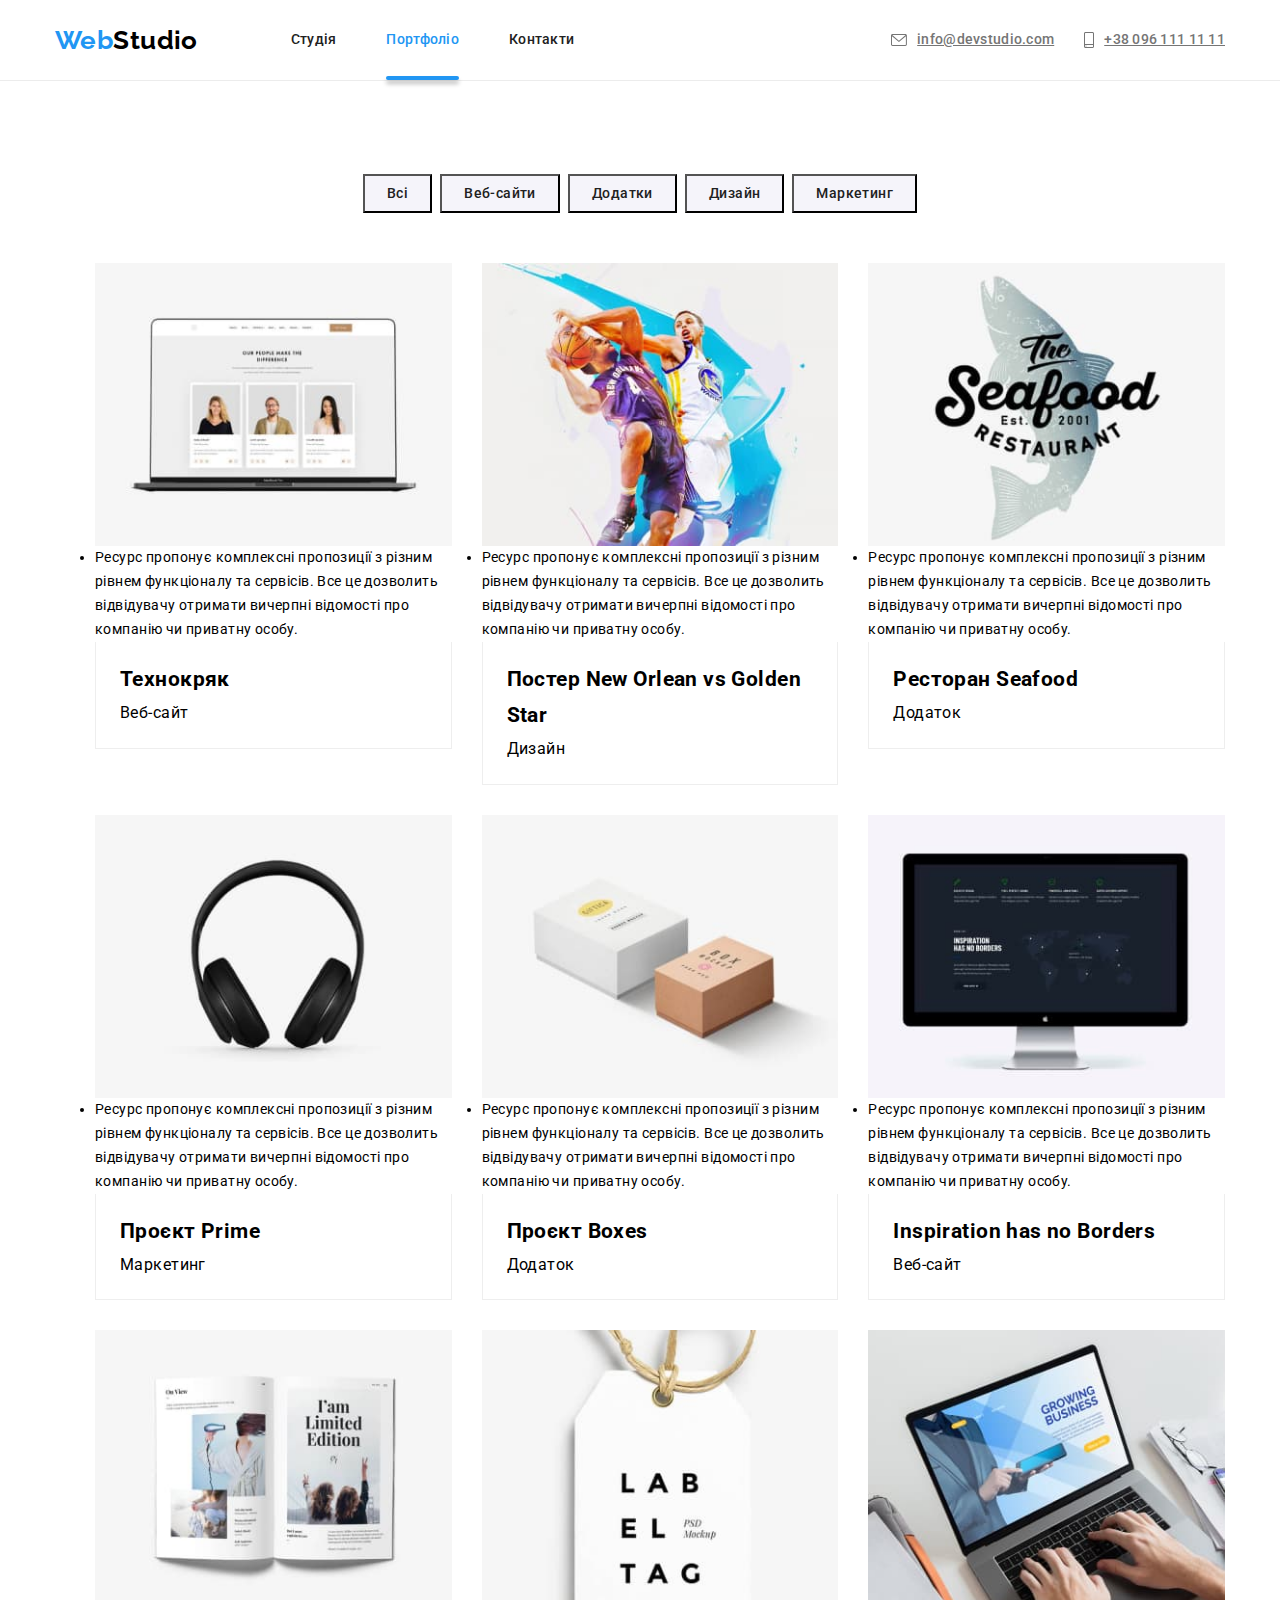
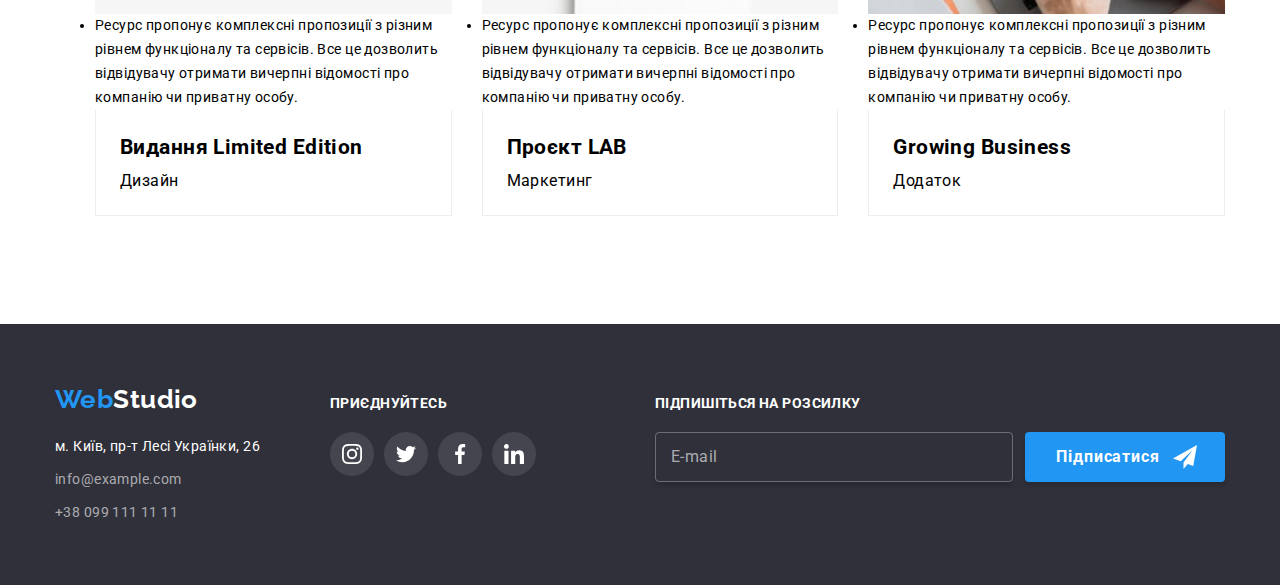
==== portfolio.html @ 1b7e0873 "portfolio basic murkup" ====
<!DOCTYPE html>
<html lang="uk-UA">
  <head>
    <meta charset="UTF-8" />
    <meta http-equiv="X-UA-Compatible" content="IE=edge" />
    <meta name="ВебСтудія" content="Послуги розробки сайтів. " />
    <title>Webstudio</title>
    <link rel="preconnect" href="https://fonts.googleapis.com" />
    <link rel="preconnect" href="https://fonts.gstatic.com" crossorigin />
    <link
      href="https://fonts.googleapis.com/css2?family=Raleway:wght@700&family=Roboto:wght@400;500;700;900&display=swap"
      rel="stylesheet"
    />
    <link rel="stylesheet" href="./css/main.min.css" />
  </head>

  <body>
    <!-------------------- header -------------------->
    <header class="page-header">
      <div class="page-header__container">
        <nav class="page-header_nav">
          <a href="./index.html" lang="en" class="logo"
            >Web<span class="logo--black">Studio</span></a
          >
          <ul class="page-header__list">
            <li class="page-header__item">
              <a href="./index.html" class="page-header__link ">Студія</a>
            </li>
            <li class="page-header__item">
              <a href="./portfolio.html" class="page-header__link page-header__link--current">Портфоліо</a>
            </li>
            <li class="page-header__item"><a href="" class="page-header__link">Контакти</a></li>
          </ul>
        </nav>
        <ul class="contacts">
          <li class="contacts__item">
            <a href="mailto:info@devstudio.com" class="contacts__link">
              <svg width="16px" height="12px" class="contacts__icon--envelope">
                <use href="./images/icons.svg#icon-envelope"></use>
              </svg>
              info@devstudio.com</a
            >
          </li>
          <li class="contacts__item">
            <a href="tel:+380961111111" class="contacts__link">
              <svg width="10px" height="16px" class="contacts__icon--smartphone">
                <use href="./images/icons.svg#icon-smartphone"></use>
              </svg>
              +38 096 111 11 11</a
            >
          </li>
        </ul>
      </div>
    </header>
    <main>

    <main>
      <section class="work-examples">
        <div class="work-examples__section">
          <h1 class="work-examples__title">Приклади робіт</h1>

          <ul class="work-examples__list">
            <li class="work-examples__filter"><button type="button" class="button__filter">Всі</button></li>
            <li class="work-examples__filter"><button type="button" class="button__filter">Веб-сайти</button></li>
            <li class="work-examples__filter"><button type="button" class="button__filter">Додатки</button></li>
            <li class="work-examples__filter"><button type="button" class="button__filter">Дизайн</button></li>
            <li class="work-examples__filter"><button type="button" class="button__filter">Маркетинг</button></li>
          </ul>

          <ul class="example-card">
            <li class="example-card__item">
              <a href="" class="example-card__link">
                <div class="example-card__img">
                  <img
                    src="./images/portfolio/technokriak.jpg"
                    alt="Зовнішній вигляд сторінки сайту"
                  />
                  <div class="example-card__overlay">
                    <p class="example-card__text">
                      Ресурс пропонує комплексні пропозиції з різним рівнем функціоналу та сервісів.
                      Все це дозволить відвідувачу отримати вичерпні відомості про компанію чи
                      приватну особу.
                    </p>
                  </div>
                </div>
                <div class="example-card__content">
                  <h2 class="example-card__title">Технокряк</h2>
                  <p class="example-card__filter">Веб-сайт</p>
                </div>
              </a>
            </li>

            <li class="example-card__item">
              <a href="" class="example-card__link">
                <div class="example-card__img">
                  <img
                    src="./images/portfolio/poster.jpg"
                    alt="Постер з двома баскетболістами"
                    width="370"
                    height="294"
                  />
                  <div class="example-card__overlay">
                    <p class="example-card__text">
                      Ресурс пропонує комплексні пропозиції з різним рівнем функціоналу та сервісів.
                      Все це дозволить відвідувачу отримати вичерпні відомості про компанію чи
                      приватну особу.
                    </p>
                  </div>
                </div>
                <div class="example-card__content">
                  <h2 class="example-card__title">Постер <span lang="en">New Orlean vs Golden Star</span></h2>
                  <p class="example-card__filter">Дизайн</p>
                </div>
              </a>
            </li>

            <li class="example-card__item">
              <a href="" class="example-card__link">
                <div class="example-card__img">
                  <img
                    src="./images/portfolio/seafood.jpg"
                    alt="Логотип з зображенням риби"
                    width="370"
                    height="294"
                  />
                  <div class="example-card__overlay">
                    <p class="example-card__text">
                      Ресурс пропонує комплексні пропозиції з різним рівнем функціоналу та сервісів.
                      Все це дозволить відвідувачу отримати вичерпні відомості про компанію чи
                      приватну особу.
                    </p>
                  </div>
                </div>
                <div class="example-card__content">
                  <h2 class="example-card__title">Ресторан <span lang="en">Seafood</span></h2>
                  <p class="example-card__filter">Додаток</p>
                </div>
              </a>
            </li>

            <li class="example-card__item">
              <a href="" class="example-card__link">
                <div class="example-card__img">
                  <img
                    src="./images/portfolio/prime.jpg"
                    alt="Навушники повнорозмірні"
                    width="370"
                    height="294"
                  />
                  <div class="example-card__overlay">
                    <p class="example-card__text">
                      Ресурс пропонує комплексні пропозиції з різним рівнем функціоналу та сервісів.
                      Все це дозволить відвідувачу отримати вичерпні відомості про компанію чи
                      приватну особу.
                    </p>
                  </div>
                </div>
                <div class="example-card__content">
                  <h2 class="example-card__title">Проєкт <span lang="en">Prime</span></h2>
                  <p class="example-card__filter">Маркетинг</p>
                </div>
              </a>
            </li>

            <li class="example-card__item">
              <a href="" class="example-card__link">
                <div class="example-card__img">
                  <img
                    src="./images/portfolio/boxes.jpg"
                    alt="Дві коробки"
                    width="370"
                    height="294"
                  />
                  <div class="example-card__overlay">
                    <p class="example-card__text">
                      Ресурс пропонує комплексні пропозиції з різним рівнем функціоналу та сервісів.
                      Все це дозволить відвідувачу отримати вичерпні відомості про компанію чи
                      приватну особу.
                    </p>
                  </div>
                </div>
                <div class="example-card__content">
                  <h2 class="example-card__title">Проєкт <span lang="en">Boxes</span></h2>
                  <p class="example-card__filter">Додаток</p>
                </div>
              </a>
            </li>

            <li class="example-card__item">
              <a href="" class="example-card__link">
                <div class="example-card__img">
                  <img
                    src="./images/portfolio/inspiration.jpg"
                    alt="Екран з зображенням сторінки сайту"
                    width="370"
                    height="294"
                  />
                <div class="example-card__overlay">
                    <p class="example-card__text">
                      Ресурс пропонує комплексні пропозиції з різним рівнем функціоналу та сервісів.
                      Все це дозволить відвідувачу отримати вичерпні відомості про компанію чи
                      приватну особу.
                    </p>
                  </div>
                </div>
                <div class="example-card__content">
                  <h2 lang="en" class="example-card__title">Inspiration has no Borders</h2>
                  <p class="example-card__filter">Веб-сайт</p>
                </div>
              </a>
            </li>

            <li class="example-card__item">
              <a href="" class="example-card__link">
                <div class="example-card__img">
                  <img
                    src="./images/portfolio/limitededition.jpg"
                    alt="Розгорнута книга"
                    width="370"
                    height="294"
                  />
                  <div class="example-card__overlay">
                    <p class="example-card__text">
                      Ресурс пропонує комплексні пропозиції з різним рівнем функціоналу та сервісів.
                      Все це дозволить відвідувачу отримати вичерпні відомості про компанію чи
                      приватну особу.
                    </p>
                  </div>
                </div>
                <div class="example-card__content">
                  <h2 class="example-card__title">Видання <span lang="en">Limited Edition</span></h2>
                  <p class="example-card__filter">Дизайн</p>
                </div>
              </a>
            </li>

            <li class="example-card__item">
              <a href="" class="example-card__link">
                <div class="example-card__img">
                  <img
                    src="./images/portfolio/lab.jpg"
                    alt="Паперовий тег з написом"
                    width="370"
                    height="294"
                  />
                  <div class="example-card__overlay">
                    <p class="example-card__text">
                      Ресурс пропонує комплексні пропозиції з різним рівнем функціоналу та сервісів.
                      Все це дозволить відвідувачу отримати вичерпні відомості про компанію чи
                      приватну особу.
                    </p>
                  </div>
                </div>
                <div class="example-card__content">
                  <h2 class="example-card__title">Проєкт <span lang="en">LAB</span></h2>
                  <p class="example-card__filter">Маркетинг</p>
                </div>
              </a>
            </li>

            <li class="example-card__item">
              <a href="" class="example-card__link">
                <div class="example-card__img">
                  <img
                    src="./images/portfolio/growingbusiness.jpg"
                    alt="Працюючи за ноутбуком"
                    width="370"
                    height="294"
                  />
                  <div class="example-card__overlay">
                    <p class="example-card__text">
                      Ресурс пропонує комплексні пропозиції з різним рівнем функціоналу та сервісів.
                      Все це дозволить відвідувачу отримати вичерпні відомості про компанію чи
                      приватну особу.
                    </p>
                  </div>
                </div>
                <div class="example-card__content">
                  <h2 lang="en" class="example-card__title">Growing Business</h2>
                  <p class="example-card__filter">Додаток</p>
                </div>
              </a>
            </li>
          </ul>
        </div>
      </section>
    </main>

        <!-- ----------------footer-------------- -->
    <footer class="page-footer">
      <div class="page-footer__container">
        <div>
          <a href="./index.html" lang="en" class="logo page-footer__logo"
            >Web<span class="logo--white">Studio</span></a
          >
          <address class="address">
            <ul class="address__list">
              <li class="address__item">
                <a
                  href="https://www.google.com/maps/d/embed?mid=10uSM3H-mIU3GznYo2szRIEphczw&hl=en_US&ehbc=2E312F"
                  target="_blank"
                  rel="noreferrer noopener nofollow"
                  class="address__link address__link--white"
                  >м. Київ, пр-т Лесі Українки, 26</a
                >
              </li>
              <li class="address__item">
                <a href="mailto:info@example.com" class="address__link">info@example.com</a>
              </li>
              <li class="address__item">
                <a href="tel:+380991111111" class="address__link">+38 099 111 11 11</a>
              </li>
            </ul>
          </address>
        </div>

        <div class="page-footer__join-us">
          <b class="page-footer__subtitle">Приєднуйтесь</b>
          <div class="social page-footer__social">
            <ul class="social__list">
              <li class="social__item page-footer__item">
                <a
                  href="https://instagram.com"
                  target="_blank"
                  rel="noreferrer noopener nofollow"
                  class="social__link social__link--white"
                >
                  <svg class="social__icon">
                    <use href="./images/icons.svg#icon-instagram"></use></svg
                ></a>
              </li>
              <li class="social__item">
                <a
                  href="https://twitter.com/"
                  target="_blank"
                  rel="noreferrer noopener nofollow"
                  class="social__link social__link--white"
                >
                  <svg class="social__icon">
                    <use href="./images/icons.svg#icon-twitter"></use></svg
                ></a>
              </li>
              <li class="social__item">
                <a
                  href="https://uk-ua.facebook.com"
                  target="_blank"
                  rel="noreferrer noopener nofollow"
                  class="social__link social__link--white"
                >
                  <svg class="social__icon">
                    <use href="./images/icons.svg#icon-facebook"></use>
                  </svg>
                </a>
              </li>
              <li class="social__item">
                <a
                  href="https://www.linkedin.com/"
                  target="_blank"
                  rel="noreferrer noopener nofollow"
                  class="social__link social__link--white"
                >
                  <svg class="social__icon ">
                    <use href="./images/icons.svg#icon-linkedin"></use>
                  </svg>
                </a>
              </li>
            </ul>
          </div>
        </div>
        <div class="page-footer__sign-up sign-up">
          <b class="page-footer__subtitle">Підпишіться на розсилку</b>

          <form class="sign-up__form" autocomplete="off">
            <div class="sign-up__field">
              <input
                class="sign-up__input"
                type="email"
                name="mail"
                id="user-email"
                placeholder=" "
              />
              <label for="user-email" class="sign-up__label">E-mail </label>
            </div>

            <button class="button sign-up__button" type="submit">
              Підписатися
              <svg width="24px" height="24px" class="sign-up__icon">
                <use href="./images/icons.svg#icon-send"></use>
              </svg>
            </button>
          </form>
        </div>
      </div>
    </footer>
  </body>
</html>
---- css/main.min.css ----
.work-examples__list,.clients__list,.team__list,.activities__list,.preferences__list,.social__list,.address__list,.social__item,.contacts,.page-header__list{padding:0;margin:0;list-style:none}.work-examples__section,.clients__section,.team__section,.activities__section,.preferences__section,.page-footer__container,.page-header__container{margin-left:auto;margin-right:auto;padding-left:15px;padding-right:15px;width:1200px}.work-examples__title,.preferences__title{position:absolute;width:1px;height:1px;margin:-1px;border:0;padding:0;white-space:nowrap;-webkit-clip-path:inset(100%);clip-path:inset(100%);clip:rect(0 0 0 0);overflow:hidden}.work-examples,.clients,.team,.activities,.preferences{padding-top:94px;padding-bottom:94px}.clients__title,.team__title,.activities__title{margin-bottom:50px;font-weight:700;font-size:36px;line-height:1.17;color:#212121;text-align:center}/*! modern-normalize v1.1.0 | MIT License | https://github.com/sindresorhus/modern-normalize */*,::before,::after{-webkit-box-sizing:border-box;box-sizing:border-box}html{line-height:1.15;-webkit-text-size-adjust:100%;-moz-tab-size:4;-o-tab-size:4;tab-size:4}body{margin:0;font-family:system-ui,-apple-system,"Segoe UI",Roboto,Helvetica,Arial,sans-serif,"Apple Color Emoji","Segoe UI Emoji"}hr{height:0;color:inherit}abbr[title]{-webkit-text-decoration:underline dotted;text-decoration:underline dotted}b,strong{font-weight:bolder}code,kbd,samp,pre{font-family:ui-monospace,SFMono-Regular,Consolas,"Liberation Mono",Menlo,monospace;font-size:1em}small{font-size:80%}sub,sup{font-size:75%;line-height:0;position:relative;vertical-align:baseline}sub{bottom:-0.25em}sup{top:-0.5em}table{text-indent:0;border-color:inherit}button,input,optgroup,select,textarea{font-family:inherit;font-size:100%;line-height:1.15;margin:0}button,select{text-transform:none}button,[type=button],[type=reset],[type=submit]{-webkit-appearance:button}::-moz-focus-inner{border-style:none;padding:0}:-moz-focusring{outline:1px dotted ButtonText}:-moz-ui-invalid{box-shadow:none}legend{padding:0}progress{vertical-align:baseline}::-webkit-inner-spin-button,::-webkit-outer-spin-button{height:auto}[type=search]{-webkit-appearance:textfield;outline-offset:-2px}::-webkit-search-decoration{-webkit-appearance:none}::-webkit-file-upload-button{-webkit-appearance:button;font:inherit}summary{display:list-item}body{font-family:Roboto,sans-serif;font-size:14px;line-height:1.71;letter-spacing:.03em;color:var(--primary-text-color);background-color:var(--bg-white-color);padding-top:80px}h1,h2,h3,h4,h5,h6,p{margin:0}.link{text-decoration:none}img{display:block;max-width:100%;height:auto}.logo{font-family:Raleway,sans-serif;font-weight:700;font-size:26px;line-height:1.19;color:#2196f3;text-decoration:none}.button{border-radius:4px;border:none;font-family:inherit;font-size:16px;cursor:pointer;background-color:#2196f3;font-weight:700;line-height:1.87;letter-spacing:.06em;color:#fff;-webkit-box-shadow:0px 4px 4px rgba(0,0,0,.15);box-shadow:0px 4px 4px rgba(0,0,0,.15);width:200px;height:50px;padding:10px 32px;-webkit-transition:color 250ms cubic-bezier(0.4, 0, 0.2, 1),background-color 250ms cubic-bezier(0.4, 0, 0.2, 1),-webkit-box-shadow 250ms cubic-bezier(0.4, 0, 0.2, 1);transition:color 250ms cubic-bezier(0.4, 0, 0.2, 1),background-color 250ms cubic-bezier(0.4, 0, 0.2, 1),-webkit-box-shadow 250ms cubic-bezier(0.4, 0, 0.2, 1);transition:color 250ms cubic-bezier(0.4, 0, 0.2, 1),background-color 250ms cubic-bezier(0.4, 0, 0.2, 1),box-shadow 250ms cubic-bezier(0.4, 0, 0.2, 1);transition:color 250ms cubic-bezier(0.4, 0, 0.2, 1),background-color 250ms cubic-bezier(0.4, 0, 0.2, 1),box-shadow 250ms cubic-bezier(0.4, 0, 0.2, 1),-webkit-box-shadow 250ms cubic-bezier(0.4, 0, 0.2, 1)}.button:hover,.button:focus{background-color:#188ce8;-webkit-box-shadow:0px 4px 4px rgba(0,0,0,.15);box-shadow:0px 4px 4px rgba(0,0,0,.15)}.page-header{border-bottom:1px solid #ececec;position:fixed;top:0;left:0;width:100%;background-color:#fff;z-index:1}.page-header_nav{display:-webkit-box;display:-ms-flexbox;display:flex;-webkit-box-align:center;-ms-flex-align:center;align-items:center}.page-header__list{display:-webkit-box;display:-ms-flexbox;display:flex;margin-left:93px}.page-header__item:not(:last-child){margin-right:50px}.page-header__container{display:-webkit-box;display:-ms-flexbox;display:flex}.page-header__link{text-decoration:none;-webkit-transition:color 250ms cubic-bezier(0.4, 0, 0.2, 1);transition:color 250ms cubic-bezier(0.4, 0, 0.2, 1);display:block;padding-top:32px;padding-bottom:32px;font-weight:500;line-height:1.14;letter-spacing:.02em;color:#212121}.page-header__link:hover,.page-header__link:focus{color:#2196f3}.page-header__link--current{color:#2196f3;position:relative}.page-header__link--current::after{content:"";display:block;position:absolute;left:0;bottom:0;width:100%;height:4px;background-color:#2196f3;-webkit-box-shadow:0px 4px 4px rgba(0,0,0,.25);box-shadow:0px 4px 4px rgba(0,0,0,.25);border-radius:2px}.logo--black{color:#000}.contacts{display:-webkit-box;display:-ms-flexbox;display:flex;margin-left:auto;gap:30px}.contacts__icon--envelope,.contacts__icon--smartphone{margin-right:10px;fill:currentColor}.contacts__link{-webkit-transition:color 250ms cubic-bezier(0.4, 0, 0.2, 1);transition:color 250ms cubic-bezier(0.4, 0, 0.2, 1);font-weight:500;line-height:1.14;letter-spacing:.02em;color:#757575;padding-top:32px;padding-bottom:32px;display:-webkit-box;display:-ms-flexbox;display:flex;-webkit-box-align:center;-ms-flex-align:center;align-items:center}.contacts__link:hover,.contacts__link:focus{color:#2196f3}.social__list{display:-webkit-box;display:-ms-flexbox;display:flex;-webkit-box-pack:center;-ms-flex-pack:center;justify-content:center;-webkit-box-align:center;-ms-flex-align:center;align-items:center;gap:10px}.social__icon{fill:currentColor;width:20px;height:20px}.social__link{-webkit-transition:color 250ms cubic-bezier(0.4, 0, 0.2, 1),background-color 250ms cubic-bezier(0.4, 0, 0.2, 1);transition:color 250ms cubic-bezier(0.4, 0, 0.2, 1),background-color 250ms cubic-bezier(0.4, 0, 0.2, 1);color:#afb1b8;text-decoration:none;display:-webkit-box;display:-ms-flexbox;display:flex;-webkit-box-pack:center;-ms-flex-pack:center;justify-content:center;-webkit-box-align:center;-ms-flex-align:center;align-items:center;width:44px;height:44px;border-radius:50%}.social__link:hover,.social__link:focus{color:#fff;background-color:#2196f3}.page-footer{padding-top:60px;padding-bottom:60px;background-color:#2f303a}.page-footer__container{display:-webkit-box;display:-ms-flexbox;display:flex}.page-footer__join-us{min-width:206px;min-height:80px;margin-top:12px;margin-left:70px}.page-footer__subtitle{display:block;font-weight:700;font-size:14px;line-height:1.14;letter-spacing:.03em;text-transform:uppercase;color:#fff;margin-bottom:20px}.page-footer__logo{display:block;margin-bottom:20px}.logo--white{color:#fff}.address__item+.address__item{margin-top:9px}.address__link{text-decoration:none;-webkit-transition:color 250ms cubic-bezier(0.4, 0, 0.2, 1);transition:color 250ms cubic-bezier(0.4, 0, 0.2, 1);font-style:normal;color:rgba(255,255,255,.6)}.address__link--white{color:#fff}.address__link:hover,.address__link:focus{color:#2196f3}.social__link--white{-webkit-transition:background-color 250ms cubic-bezier(0.4, 0, 0.2, 1);transition:background-color 250ms cubic-bezier(0.4, 0, 0.2, 1);color:#fff;background-color:rgba(255,255,255,.1)}.social__link--white:hover,.social__link--white:focus{background-color:#2196f3}.sign-up{width:570px;margin-left:auto;margin-top:12px}.sign-up__form{position:relative;display:-webkit-box;display:-ms-flexbox;display:flex}.sign-up__field{display:inline-block;-webkit-box-flex:1;-ms-flex-positive:1;flex-grow:1}.sign-up__input{width:100%;height:50px;border:1px solid rgba(255,255,255,.3);border-radius:4px;-webkit-box-shadow:0px 4px 4px rgba(0,0,0,.15);box-shadow:0px 4px 4px rgba(0,0,0,.15);background-color:rgba(0,0,0,0);padding-top:15px;padding-right:16px;padding-bottom:15px;padding-left:16px;font-size:16px;line-height:1.25;letter-spacing:.03em;color:rgba(255,255,255,.6)}.sign-up__label{position:absolute;top:50%;left:16px;font-size:16px;line-height:1.25;letter-spacing:.03em;color:rgba(255,255,255,.6);-webkit-transform:translateY(-50%);transform:translateY(-50%);-webkit-transition:color 250ms cubic-bezier(0.4, 0, 0.2, 1);transition:color 250ms cubic-bezier(0.4, 0, 0.2, 1)}.sign-up__button{position:relative;padding:10px 62px 10px 28px;margin-left:12px}.sign-up__icon{fill:#fff;margin-left:10px;position:absolute;top:50%;right:28px;-webkit-transform:translateY(-50%);transform:translateY(-50%)}.sign-up__input:not(:-moz-placeholder-shown)+.sign-up__label{color:rgba(0,0,0,0)}.sign-up__input:not(:-ms-input-placeholder)+.sign-up__label{color:rgba(0,0,0,0)}.sign-up__input:focus+.sign-up__label,.sign-up__input:not(:placeholder-shown)+.sign-up__label{color:rgba(0,0,0,0)}.hero-section{text-align:center;background-color:#c4c4c4;padding:200px 0;max-width:1600px;height:600px;margin-left:auto;margin-right:auto;background-image:-webkit-gradient(linear, left top, left bottom, from(rgba(47, 48, 58, 0.4)), to(rgba(47, 48, 58, 0.4))),url(../images/mainbgimg.jpg);background-image:linear-gradient(rgba(47, 48, 58, 0.4), rgba(47, 48, 58, 0.4)),url(../images/mainbgimg.jpg);background-size:cover;background-position:center;background-repeat:no-repeat}.hero-section__title{margin-bottom:30px;font-weight:900;font-size:44px;line-height:1.36;letter-spacing:.06em;color:#fff;text-transform:uppercase}.hero-section__button{width:216.7px}.preferences__section{display:-webkit-box;display:-ms-flexbox;display:flex}.preferences__list{display:-webkit-box;display:-ms-flexbox;display:flex;-ms-flex-wrap:wrap;flex-wrap:wrap;gap:30px}.preferences__item{width:calc((100% - 90px)/4)}.preferences__icons{display:-webkit-box;display:-ms-flexbox;display:flex;-webkit-box-align:center;-ms-flex-align:center;align-items:center;-webkit-box-pack:center;-ms-flex-pack:center;justify-content:center;height:120px;background-color:#f5f4fa;margin-bottom:30px}.preferences__icon{width:70px;height:70px}.preferences__subtitle{margin-bottom:10px;font-weight:700;font-size:inherit;line-height:1.14;color:#212121;text-transform:uppercase}.activities{padding-top:0}.activities__list{display:-webkit-box;display:-ms-flexbox;display:flex;gap:30px}.activities__item{position:relative}.activities__text{position:absolute;bottom:0;pointer-events:none;display:-webkit-box;display:-ms-flexbox;display:flex;-webkit-box-pack:center;-ms-flex-pack:center;justify-content:center;-webkit-box-align:center;-ms-flex-align:center;align-items:center;width:100%;height:23.81%;background-color:rgba(47,48,58,.8)}.activities__subtitle{font-weight:700;font-size:14px;line-height:1.14;text-transform:uppercase;color:#fff}.team{background-color:#f5f4fa}.team__list{display:-webkit-box;display:-ms-flexbox;display:flex;-webkit-box-pack:center;-ms-flex-pack:center;justify-content:center;gap:30px}.team-card{width:calc((100% - 90px)/4);-webkit-box-shadow:0px 1px 3px rgba(0,0,0,.12),0px 1px 1px rgba(0,0,0,.14),0px 2px 1px rgba(0,0,0,.2);box-shadow:0px 1px 3px rgba(0,0,0,.12),0px 1px 1px rgba(0,0,0,.14),0px 2px 1px rgba(0,0,0,.2);border-radius:0px 0px 4px 4px;background-color:#fff}.team-card__content{padding-top:30px;padding-bottom:30px}.team-card__subtitle{margin-bottom:10px;font-weight:500;font-size:16px;line-height:1.18;color:#212121;text-align:center}.team-card__text{font-size:16px;line-height:1.18;text-align:center;margin-bottom:16px}.clients__list{display:-webkit-box;display:-ms-flexbox;display:flex;-webkit-box-pack:center;-ms-flex-pack:center;justify-content:center;gap:30px}.clients__item{width:calc(100% - 25px);height:92px}.clients__icon{fill:currentColor}.clients__thumb{-webkit-transition:color 250ms cubic-bezier(0.4, 0, 0.2, 1),border 250ms cubic-bezier(0.4, 0, 0.2, 1);transition:color 250ms cubic-bezier(0.4, 0, 0.2, 1),border 250ms cubic-bezier(0.4, 0, 0.2, 1);display:-webkit-box;display:-ms-flexbox;display:flex;-webkit-box-pack:center;-ms-flex-pack:center;justify-content:center;-webkit-box-align:center;-ms-flex-align:center;align-items:center;height:inherit;border:1px solid #afb1b8;border-radius:4px;color:#afb1b8}.clients__thumb:hover,.clients__thumb:focus{border:1px solid #2196f3;color:#2196f3}.work-examples__list{margin-bottom:50px;display:-webkit-box;display:-ms-flexbox;display:flex;-webkit-box-pack:center;-ms-flex-pack:center;justify-content:center;gap:8px}.button__filter{-webkit-transition:color 250ms cubic-bezier(0.4, 0, 0.2, 1),background-color 250ms cubic-bezier(0.4, 0, 0.2, 1),-webkit-box-shadow 250ms cubic-bezier(0.4, 0, 0.2, 1);transition:color 250ms cubic-bezier(0.4, 0, 0.2, 1),background-color 250ms cubic-bezier(0.4, 0, 0.2, 1),-webkit-box-shadow 250ms cubic-bezier(0.4, 0, 0.2, 1);transition:color 250ms cubic-bezier(0.4, 0, 0.2, 1),background-color 250ms cubic-bezier(0.4, 0, 0.2, 1),box-shadow 250ms cubic-bezier(0.4, 0, 0.2, 1);transition:color 250ms cubic-bezier(0.4, 0, 0.2, 1),background-color 250ms cubic-bezier(0.4, 0, 0.2, 1),box-shadow 250ms cubic-bezier(0.4, 0, 0.2, 1),-webkit-box-shadow 250ms cubic-bezier(0.4, 0, 0.2, 1);padding:6px 22px;font-weight:500;line-height:1.62;letter-spacing:.03em;color:#212121;background-color:#f5f4fa}.button__filter:hover,.button__filter:focus{color:#fff;background-color:#2196f3;-webkit-box-shadow:0px 3px 1px rgba(0,0,0,.1),0px 1px 2px rgba(0,0,0,.08),0px 2px 2px rgba(0,0,0,.12);box-shadow:0px 3px 1px rgba(0,0,0,.1),0px 1px 2px rgba(0,0,0,.08),0px 2px 2px rgba(0,0,0,.12)}.example-card{display:-webkit-box;display:-ms-flexbox;display:flex;-ms-flex-wrap:wrap;flex-wrap:wrap;margin-left:-30px;margin-top:-30px}.example-card__item{-ms-flex-preferred-size:calc(33.3333333333% - 30px);flex-basis:calc(33.3333333333% - 30px);margin-left:30px;margin-top:30px}.example-card__content{border:1px solid #eee;border-top:none;padding:20px 24px}.example-card__filter{font-size:16px;line-height:1.87}.example-card__link{text-decoration:none;-webkit-transition:-webkit-box-shadow 250ms cubic-bezier(0.4, 0, 0.2, 1);transition:-webkit-box-shadow 250ms cubic-bezier(0.4, 0, 0.2, 1);transition:box-shadow 250ms cubic-bezier(0.4, 0, 0.2, 1);transition:box-shadow 250ms cubic-bezier(0.4, 0, 0.2, 1), -webkit-box-shadow 250ms cubic-bezier(0.4, 0, 0.2, 1);display:block;color:inherit}.example-card__link:hover,.example-card__link:focus{-webkit-box-shadow:0px 1px 1px rgba(0,0,0,.12),0px 4px 4px rgba(0,0,0,.06),1px 4px 6px rgba(0,0,0,.16);box-shadow:0px 1px 1px rgba(0,0,0,.12),0px 4px 4px rgba(0,0,0,.06),1px 4px 6px rgba(0,0,0,.16)}/*# sourceMappingURL=main.min.css.map */
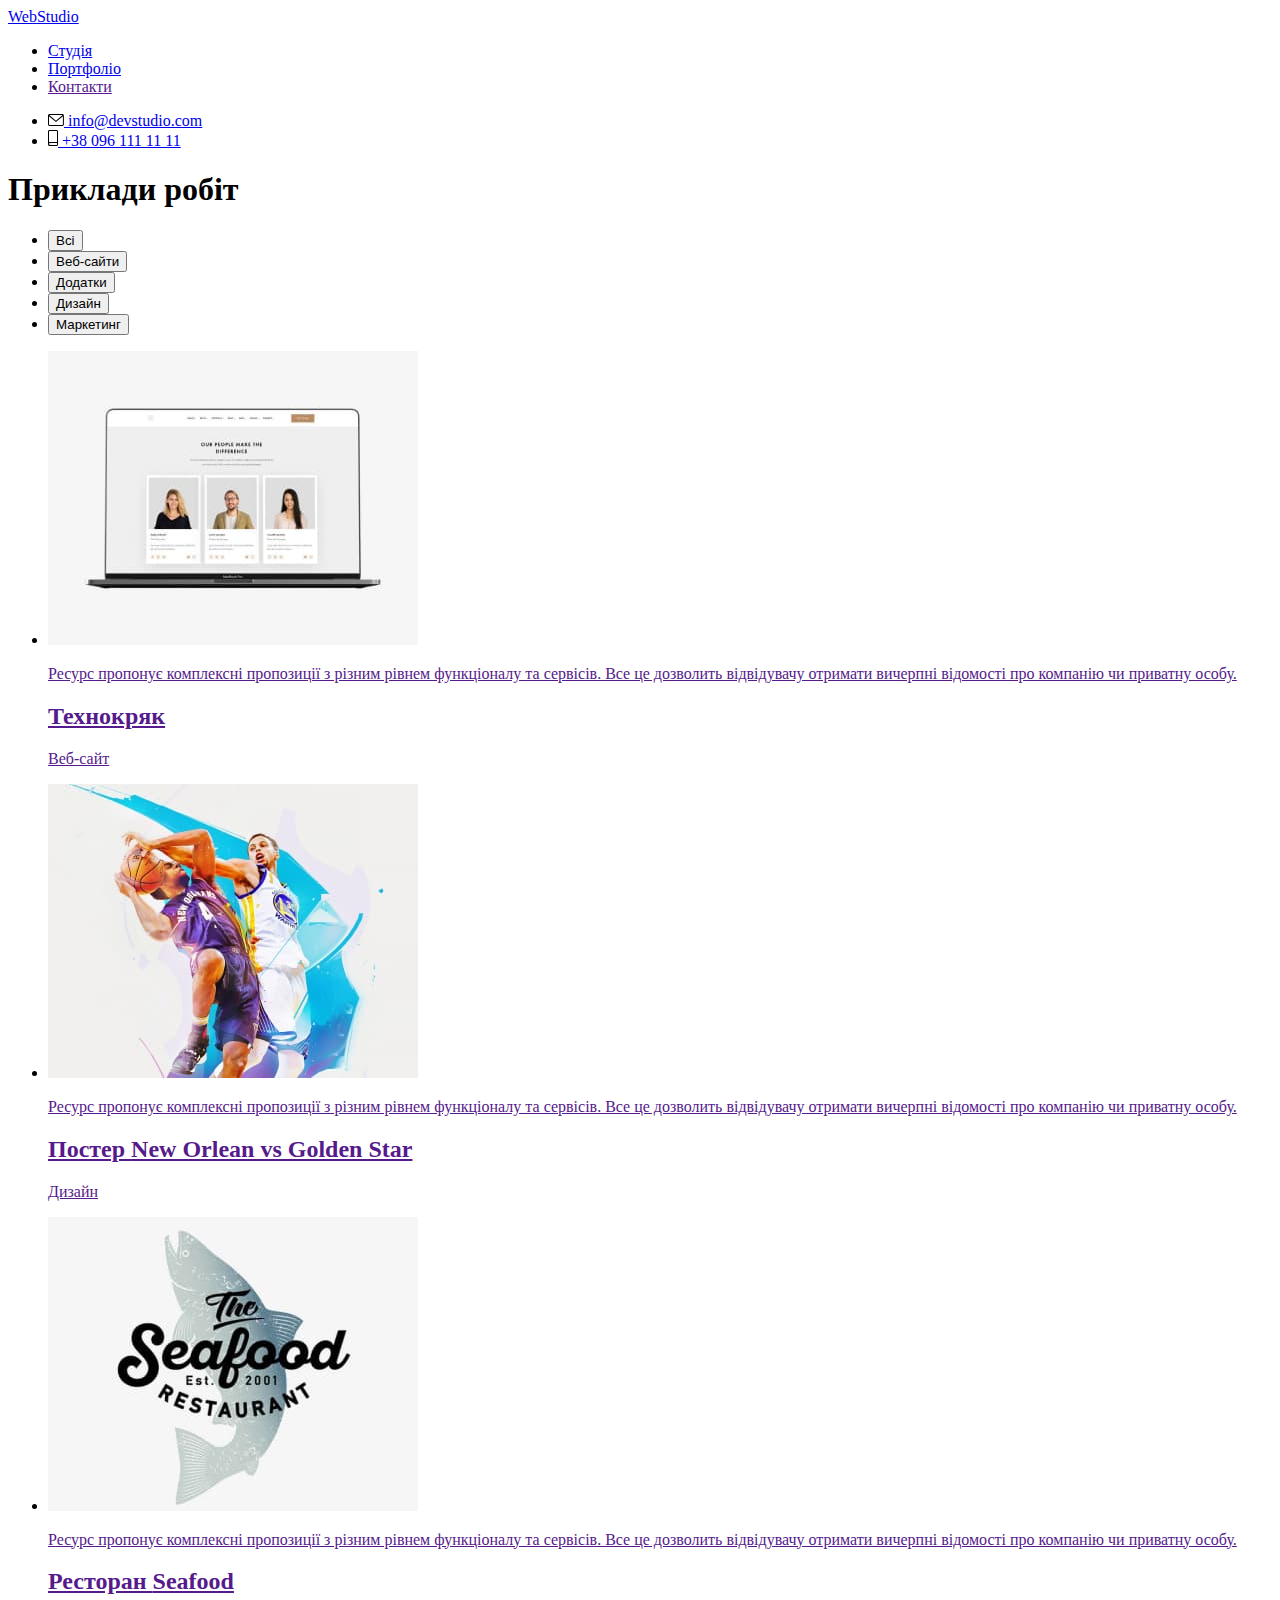
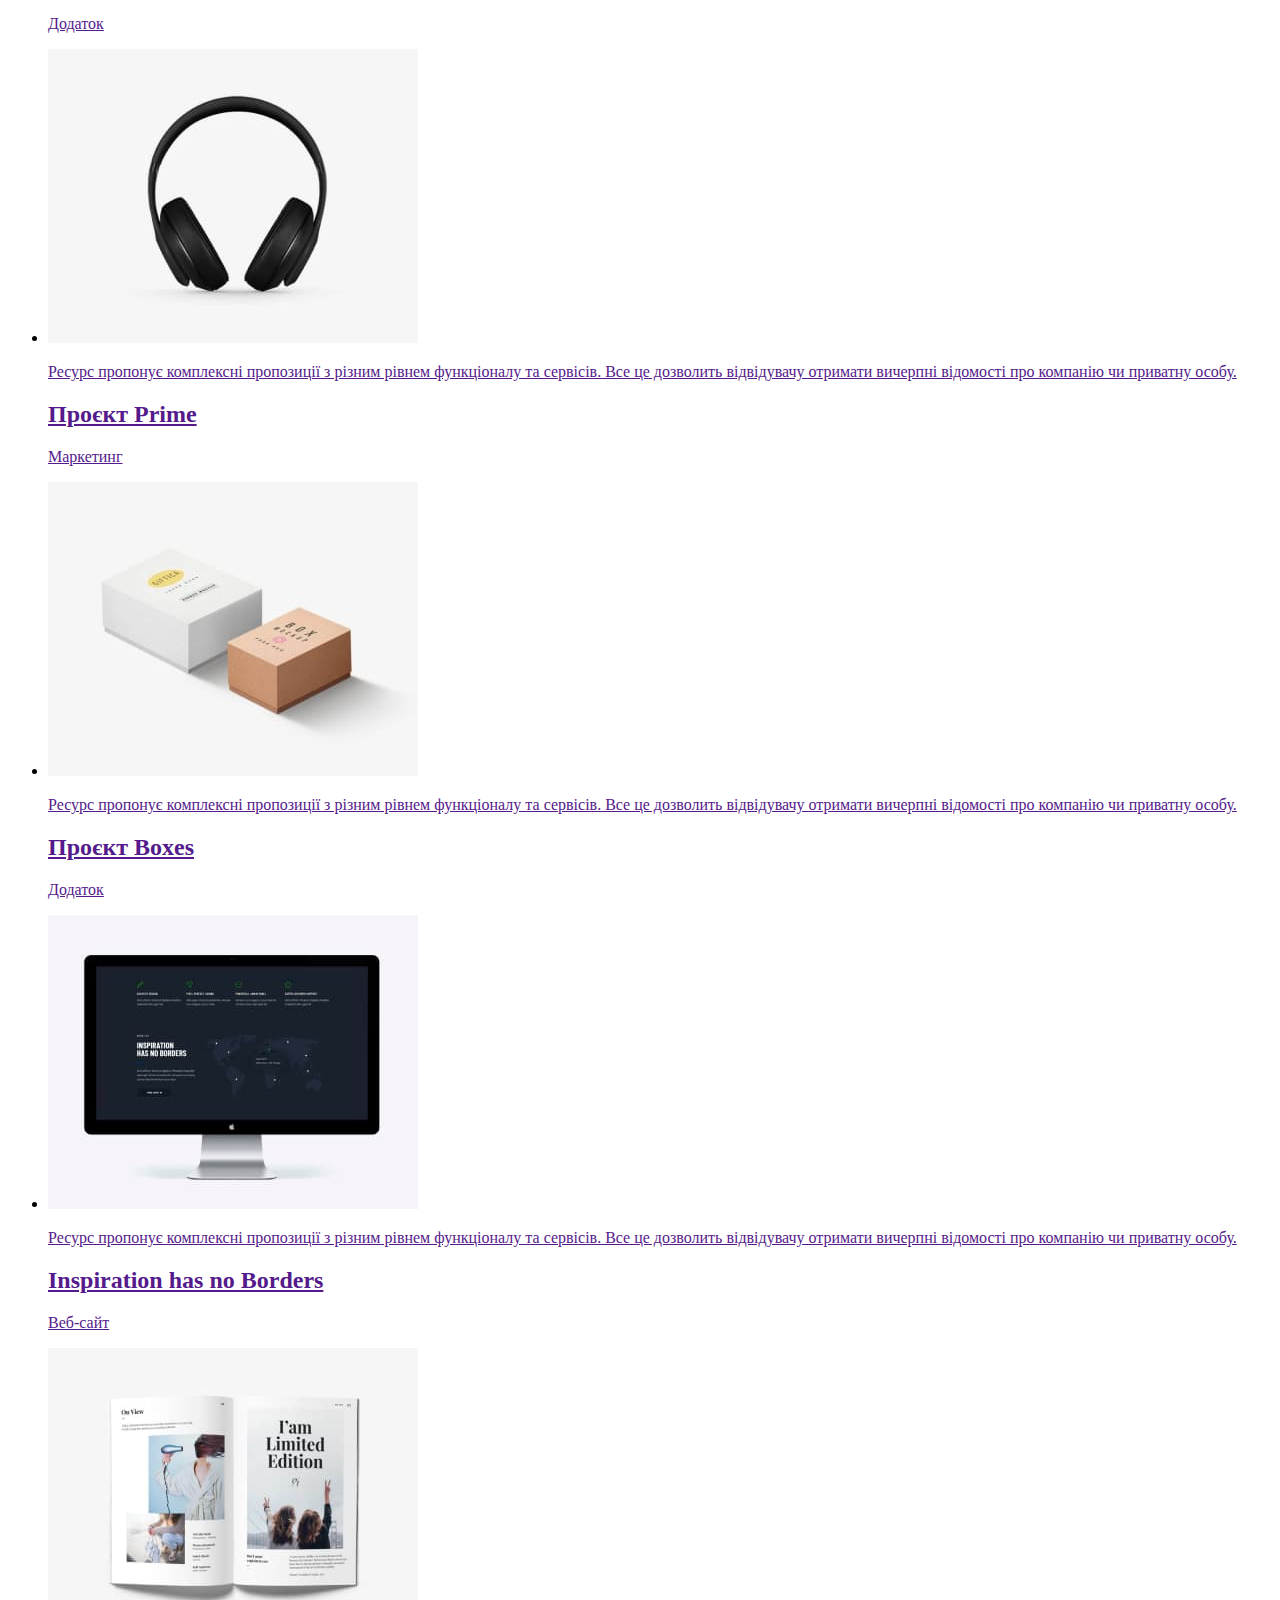
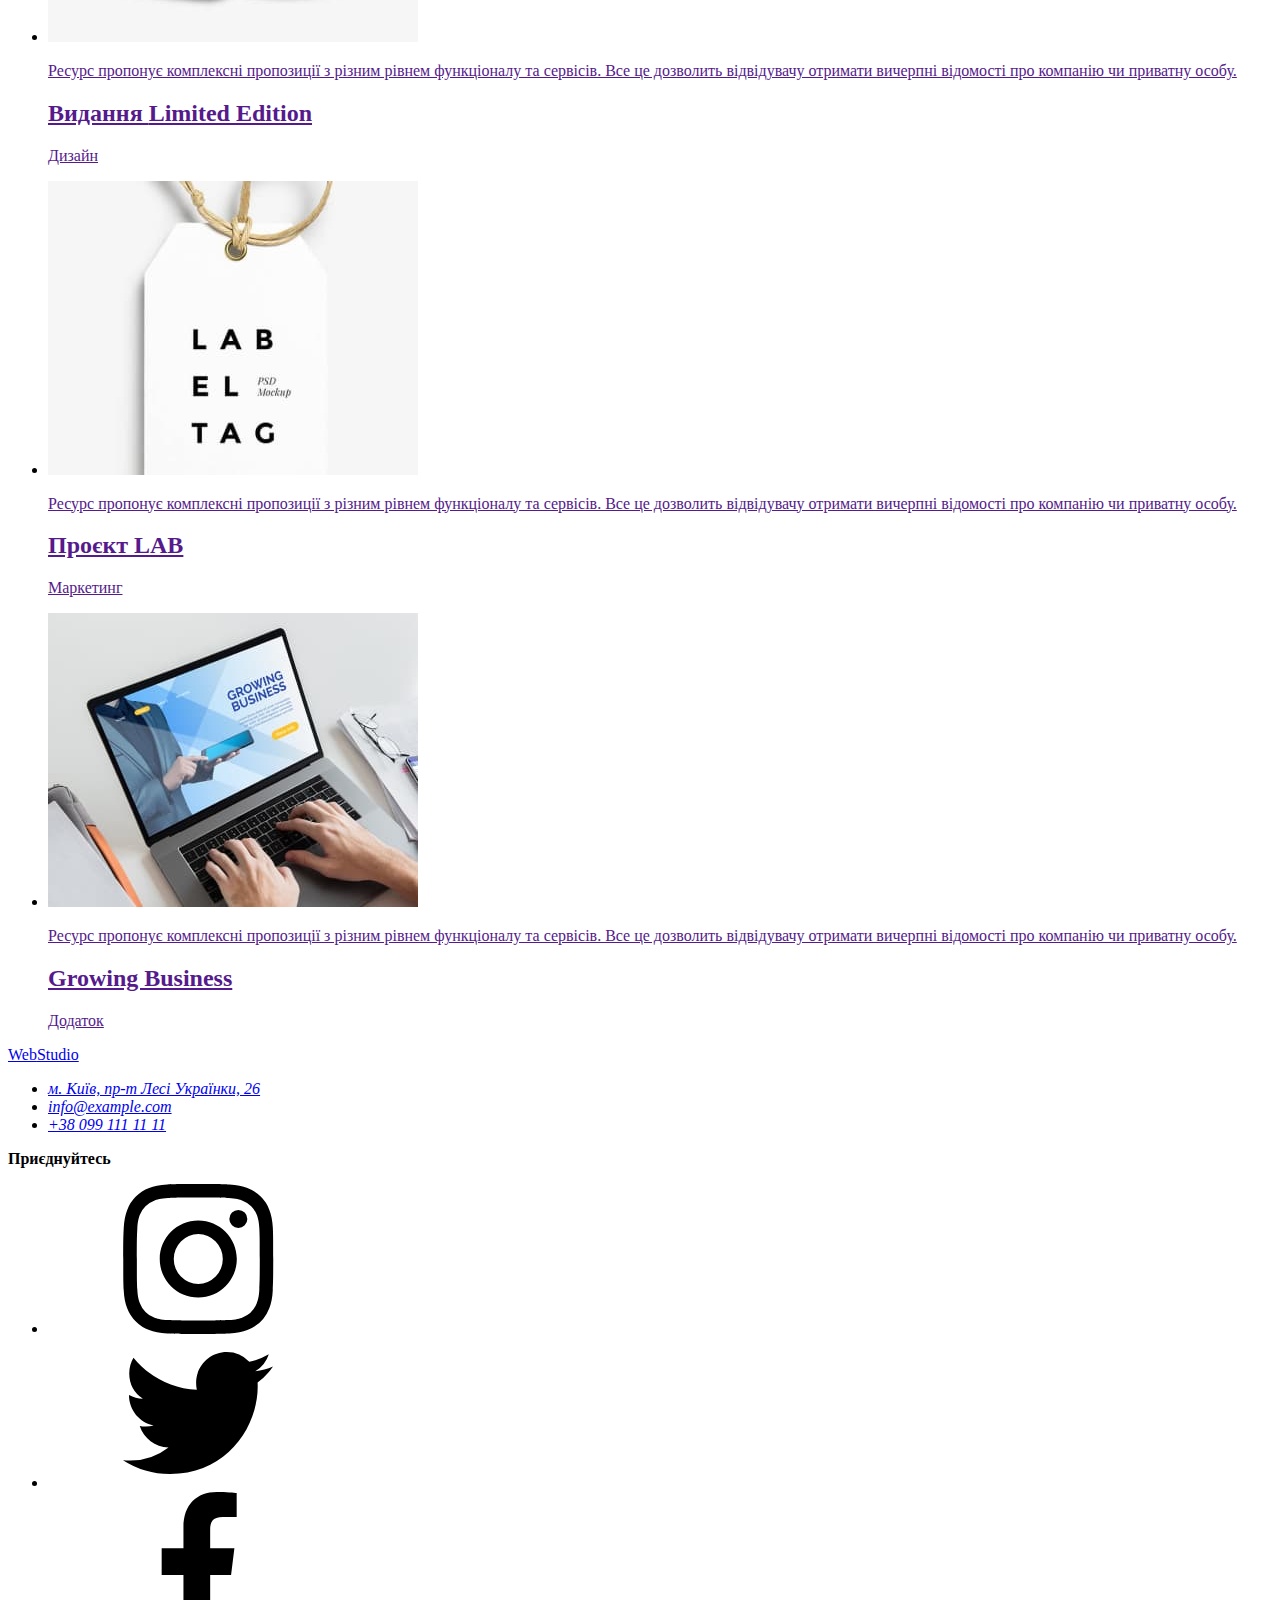
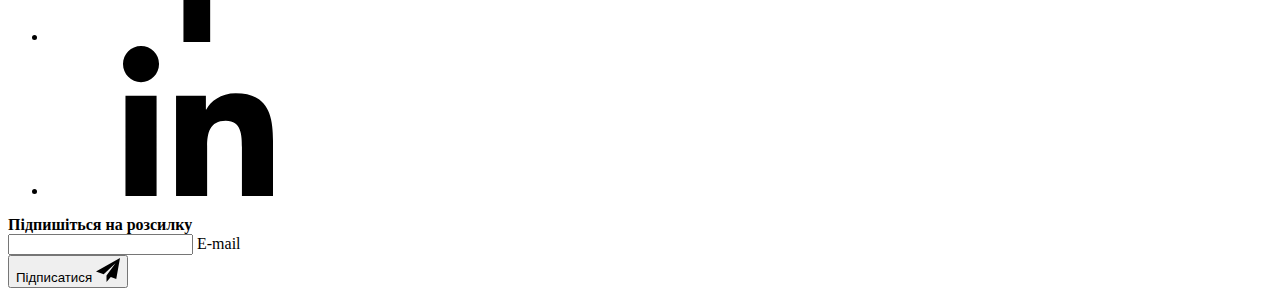
==== commit f2f4fa77: "corrects portfolio sass" ====
--- a/portfolio.html
+++ b/portfolio.html
@@ -11,7 +11,7 @@
       href="https://fonts.googleapis.com/css2?family=Raleway:wght@700&family=Roboto:wght@400;500;700;900&display=swap"
       rel="stylesheet"
     />
-    <link rel="stylesheet" href="./css/main.min.css" />
+    <link rel="stylesheet" href="./css/portfolio.min.css"/>
   </head>
 
   <body>
--- a/css/portfolio.min.css
+++ b/css/portfolio.min.css
@@ -0,0 +1 @@
+/*# sourceMappingURL=portfolio.min.css.map */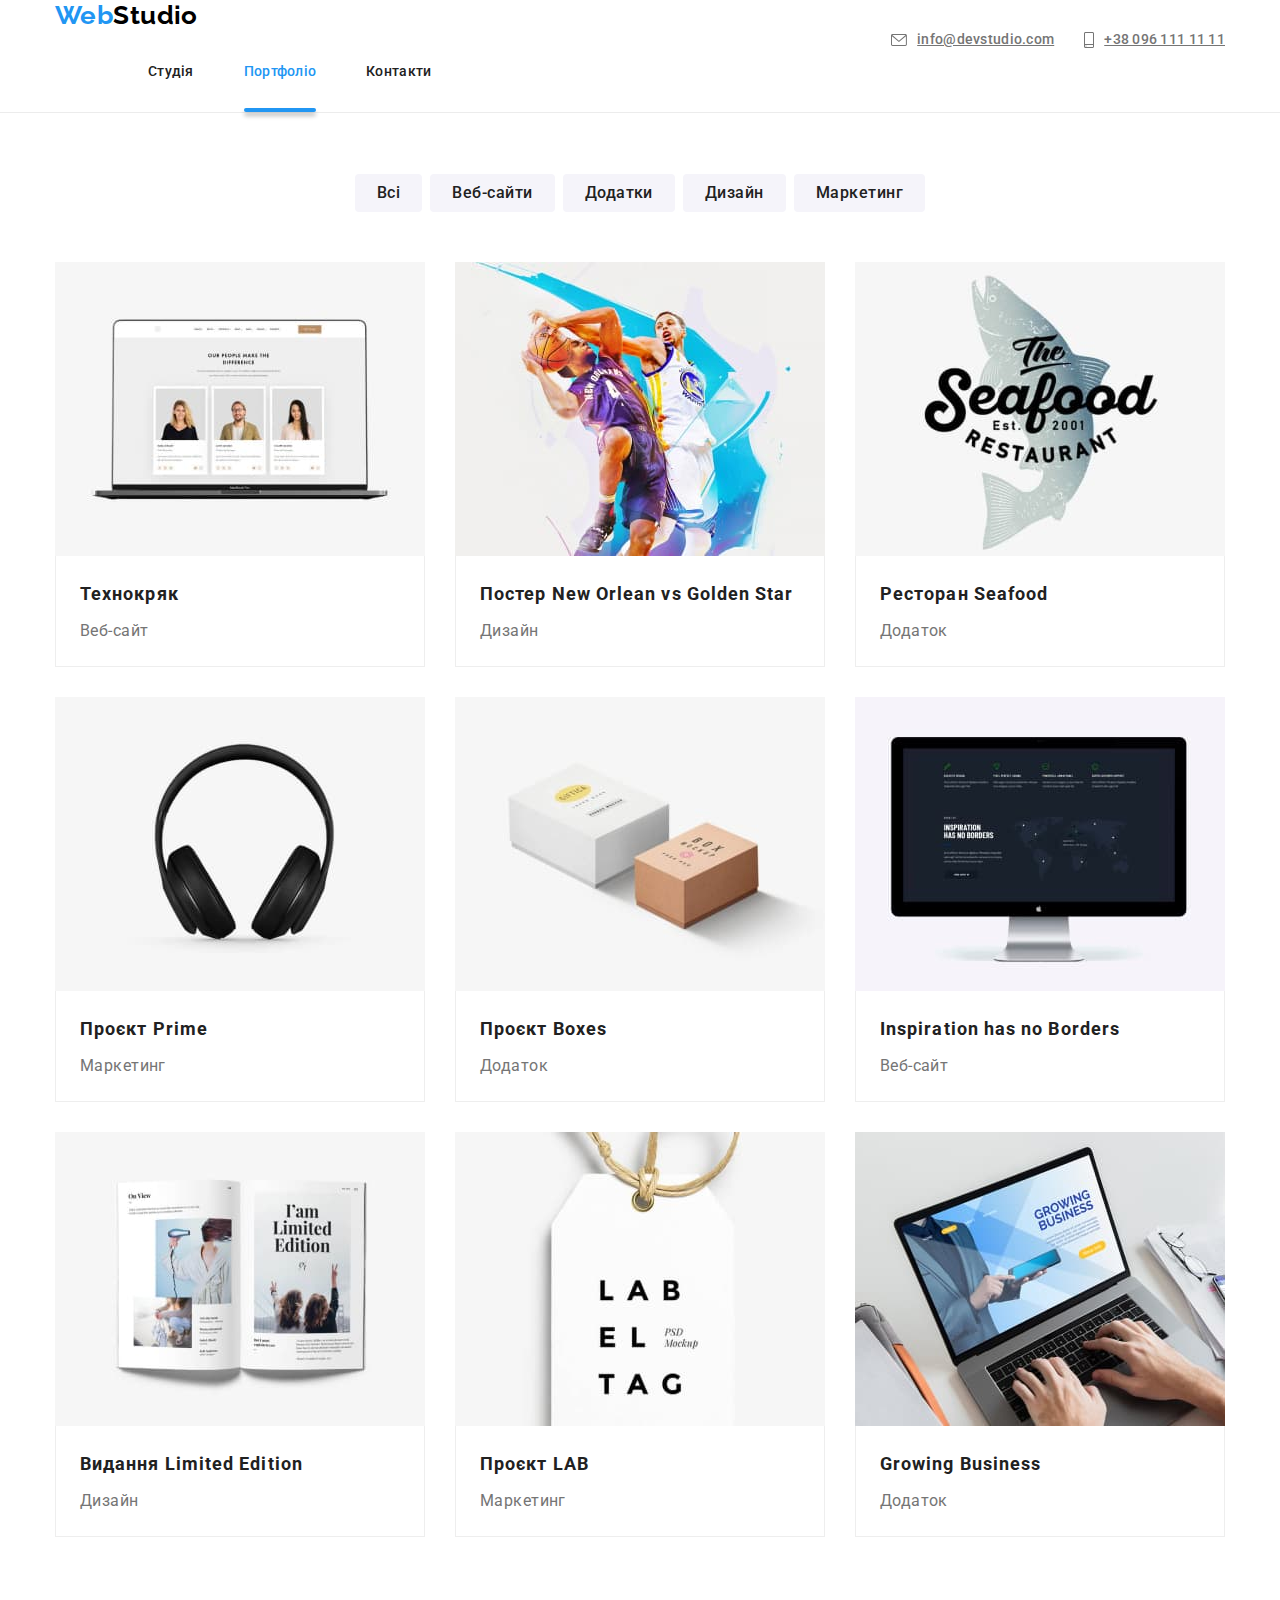
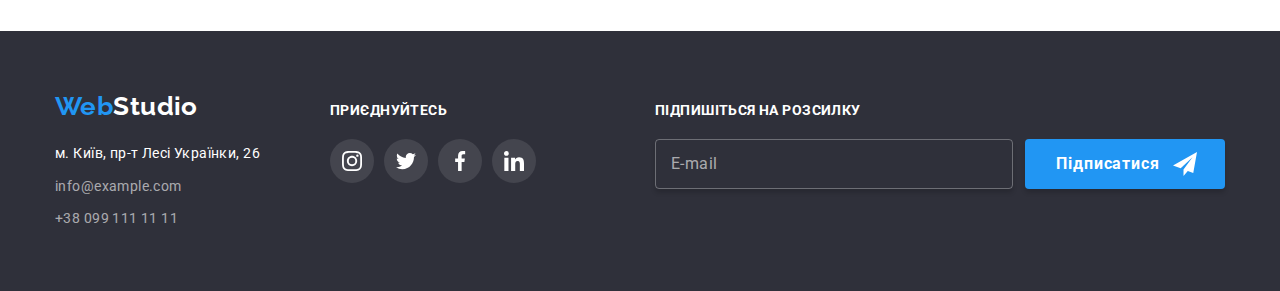
==== commit f19281bf: "corrects portfolio" ====
--- a/portfolio.html
+++ b/portfolio.html
@@ -52,7 +52,7 @@
         </ul>
       </div>
     </header>
-    <main>
+    
 
     <main>
       <section class="work-examples">
--- a/css/portfolio.min.css
+++ b/css/portfolio.min.css
@@ -1 +1 @@
-/*# sourceMappingURL=portfolio.min.css.map */+.example-card,.work-examples__list,.social__list,.address__list,.social__item,.contacts,.page-header__list{padding:0;margin:0;list-style:none}.work-examples__section,.page-footer__container,.page-header__container{margin-left:auto;margin-right:auto;padding-left:15px;padding-right:15px;width:1200px}.work-examples__title{position:absolute;width:1px;height:1px;margin:-1px;border:0;padding:0;white-space:nowrap;-webkit-clip-path:inset(100%);clip-path:inset(100%);clip:rect(0 0 0 0);overflow:hidden}.work-examples{padding-top:94px;padding-bottom:94px}/*! modern-normalize v1.1.0 | MIT License | https://github.com/sindresorhus/modern-normalize */*,::before,::after{-webkit-box-sizing:border-box;box-sizing:border-box}html{line-height:1.15;-webkit-text-size-adjust:100%;-moz-tab-size:4;-o-tab-size:4;tab-size:4}body{margin:0;font-family:system-ui,-apple-system,"Segoe UI",Roboto,Helvetica,Arial,sans-serif,"Apple Color Emoji","Segoe UI Emoji"}hr{height:0;color:inherit}abbr[title]{-webkit-text-decoration:underline dotted;text-decoration:underline dotted}b,strong{font-weight:bolder}code,kbd,samp,pre{font-family:ui-monospace,SFMono-Regular,Consolas,"Liberation Mono",Menlo,monospace;font-size:1em}small{font-size:80%}sub,sup{font-size:75%;line-height:0;position:relative;vertical-align:baseline}sub{bottom:-0.25em}sup{top:-0.5em}table{text-indent:0;border-color:inherit}button,input,optgroup,select,textarea{font-family:inherit;font-size:100%;line-height:1.15;margin:0}button,select{text-transform:none}button,[type=button],[type=reset],[type=submit]{-webkit-appearance:button}::-moz-focus-inner{border-style:none;padding:0}:-moz-focusring{outline:1px dotted ButtonText}:-moz-ui-invalid{box-shadow:none}legend{padding:0}progress{vertical-align:baseline}::-webkit-inner-spin-button,::-webkit-outer-spin-button{height:auto}[type=search]{-webkit-appearance:textfield;outline-offset:-2px}::-webkit-search-decoration{-webkit-appearance:none}::-webkit-file-upload-button{-webkit-appearance:button;font:inherit}summary{display:list-item}body{font-family:Roboto,sans-serif;font-size:14px;line-height:1.71;letter-spacing:.03em;color:#757575;background-color:#fff;padding-top:80px}h1,h2,h3,h4,h5,h6,p{margin:0}.link{text-decoration:none}img{display:block;max-width:100%;height:auto}.logo{font-family:Raleway,sans-serif;font-weight:700;font-size:26px;line-height:1.19;color:#2196f3;text-decoration:none}.button{border-radius:4px;border:none;font-family:inherit;font-size:16px;cursor:pointer;background-color:#2196f3;font-weight:700;line-height:1.87;letter-spacing:.06em;color:#fff;-webkit-box-shadow:0px 4px 4px rgba(0,0,0,.15);box-shadow:0px 4px 4px rgba(0,0,0,.15);width:200px;height:50px;-webkit-transition:color 250ms cubic-bezier(0.4, 0, 0.2, 1);transition:color 250ms cubic-bezier(0.4, 0, 0.2, 1);-webkit-transition:background-color 250ms cubic-bezier(0.4, 0, 0.2, 1);transition:background-color 250ms cubic-bezier(0.4, 0, 0.2, 1);-webkit-transition:-webkit-box-shadow 250ms cubic-bezier(0.4, 0, 0.2, 1);transition:-webkit-box-shadow 250ms cubic-bezier(0.4, 0, 0.2, 1);transition:box-shadow 250ms cubic-bezier(0.4, 0, 0.2, 1);transition:box-shadow 250ms cubic-bezier(0.4, 0, 0.2, 1), -webkit-box-shadow 250ms cubic-bezier(0.4, 0, 0.2, 1)}.button:hover,.button:focus{background-color:#188ce8;-webkit-box-shadow:0px 4px 4px rgba(0,0,0,.15);box-shadow:0px 4px 4px rgba(0,0,0,.15)}.page-header{border-bottom:1px solid #ececec;position:fixed;top:0;left:0;width:100%;background-color:#fff;z-index:1}.page-header__nav{display:-webkit-box;display:-ms-flexbox;display:flex;-webkit-box-align:center;-ms-flex-align:center;align-items:center}.page-header__list{display:-webkit-box;display:-ms-flexbox;display:flex;margin-left:93px}.page-header__item:not(:last-child){margin-right:50px}.page-header__container{display:-webkit-box;display:-ms-flexbox;display:flex}.page-header__link{text-decoration:none;-webkit-transition:color 250ms cubic-bezier(0.4, 0, 0.2, 1);transition:color 250ms cubic-bezier(0.4, 0, 0.2, 1);display:block;padding-top:32px;padding-bottom:32px;font-weight:500;line-height:1.14;letter-spacing:.02em;color:#212121}.page-header__link:hover,.page-header__link:focus{color:#2196f3}.page-header__link--current{color:#2196f3;position:relative}.page-header__link--current::after{content:"";display:block;position:absolute;left:0;bottom:0;width:100%;height:4px;background-color:#2196f3;-webkit-box-shadow:0px 4px 4px rgba(0,0,0,.25);box-shadow:0px 4px 4px rgba(0,0,0,.25);border-radius:2px}.logo--black{color:#000}.contacts{display:-webkit-box;display:-ms-flexbox;display:flex;margin-left:auto;gap:30px}.contacts__icon--envelope,.contacts__icon--smartphone{margin-right:10px;fill:currentColor}.contacts__link{-webkit-transition:color 250ms cubic-bezier(0.4, 0, 0.2, 1);transition:color 250ms cubic-bezier(0.4, 0, 0.2, 1);font-weight:500;line-height:1.14;letter-spacing:.02em;color:#757575;padding-top:32px;padding-bottom:32px;display:-webkit-box;display:-ms-flexbox;display:flex;-webkit-box-align:center;-ms-flex-align:center;align-items:center}.contacts__link:hover,.contacts__link:focus{color:#2196f3}.social__list{display:-webkit-box;display:-ms-flexbox;display:flex;-webkit-box-pack:center;-ms-flex-pack:center;justify-content:center;-webkit-box-align:center;-ms-flex-align:center;align-items:center;gap:10px}.social__icon{fill:currentColor;width:20px;height:20px}.social__link{-webkit-transition:color 250ms cubic-bezier(0.4, 0, 0.2, 1);transition:color 250ms cubic-bezier(0.4, 0, 0.2, 1);-webkit-transition:background-color 250ms cubic-bezier(0.4, 0, 0.2, 1);transition:background-color 250ms cubic-bezier(0.4, 0, 0.2, 1);color:#afb1b8;text-decoration:none;display:-webkit-box;display:-ms-flexbox;display:flex;-webkit-box-pack:center;-ms-flex-pack:center;justify-content:center;-webkit-box-align:center;-ms-flex-align:center;align-items:center;width:44px;height:44px;border-radius:50%}.social__link:hover,.social__link:focus{color:#fff;background-color:#2196f3}.page-footer{padding-top:60px;padding-bottom:60px;background-color:#2f303a}.page-footer__container{display:-webkit-box;display:-ms-flexbox;display:flex}.page-footer__join-us{min-width:206px;min-height:80px;margin-top:12px;margin-left:70px}.page-footer__subtitle{display:block;font-weight:700;font-size:14px;line-height:1.14;letter-spacing:.03em;text-transform:uppercase;color:#fff;margin-bottom:20px}.page-footer__logo{display:block;margin-bottom:20px}.logo--white{color:#fff}.address__item+.address__item{margin-top:9px}.address__link{text-decoration:none;-webkit-transition:color 250ms cubic-bezier(0.4, 0, 0.2, 1);transition:color 250ms cubic-bezier(0.4, 0, 0.2, 1);font-style:normal;color:rgba(255,255,255,.6)}.address__link--white{color:#fff}.address__link:hover,.address__link:focus{color:#2196f3}.social__link--white{-webkit-transition:background-color 250ms cubic-bezier(0.4, 0, 0.2, 1);transition:background-color 250ms cubic-bezier(0.4, 0, 0.2, 1);color:#fff;background-color:rgba(255,255,255,.1)}.social__link--white:hover,.social__link--white:focus{background-color:#2196f3}.sign-up{width:570px;margin-left:auto;margin-top:12px}.sign-up__form{position:relative;display:-webkit-box;display:-ms-flexbox;display:flex}.sign-up__field{display:inline-block;-webkit-box-flex:1;-ms-flex-positive:1;flex-grow:1}.sign-up__input{width:100%;height:50px;border:1px solid rgba(255,255,255,.3);border-radius:4px;-webkit-box-shadow:0px 4px 4px rgba(0,0,0,.15);box-shadow:0px 4px 4px rgba(0,0,0,.15);background-color:rgba(0,0,0,0);padding-top:15px;padding-right:16px;padding-bottom:15px;padding-left:16px;font-size:16px;line-height:1.25;letter-spacing:.03em;color:rgba(255,255,255,.6)}.sign-up__button{position:relative;padding:10px 62px 10px 28px;margin-left:12px}.sign-up__icon{fill:#fff;margin-left:10px;position:absolute;top:50%;right:28px;-webkit-transform:translateY(-50%);transform:translateY(-50%)}.sign-up__label{position:absolute;top:50%;left:16px;font-size:16px;line-height:1.25;letter-spacing:.03em;color:rgba(255,255,255,.6);-webkit-transform:translateY(-50%);transform:translateY(-50%);-webkit-transition:color 250ms cubic-bezier(0.4, 0, 0.2, 1);transition:color 250ms cubic-bezier(0.4, 0, 0.2, 1)}.sign-up__input:not(:-moz-placeholder-shown)+.sign-up__label{color:rgba(0,0,0,0)}.sign-up__input:not(:-ms-input-placeholder)+.sign-up__label{color:rgba(0,0,0,0)}.sign-up__input:focus+.sign-up__label,.sign-up__input:not(:placeholder-shown)+.sign-up__label{color:rgba(0,0,0,0)}.page-footer__contacts{width:231px}.work-examples__list{margin-bottom:50px;display:-webkit-box;display:-ms-flexbox;display:flex;-webkit-box-pack:center;-ms-flex-pack:center;justify-content:center;gap:8px}.button__filter{-webkit-transition:color 250ms cubic-bezier(0.4, 0, 0.2, 1);transition:color 250ms cubic-bezier(0.4, 0, 0.2, 1);-webkit-transition:background-color 250ms cubic-bezier(0.4, 0, 0.2, 1);transition:background-color 250ms cubic-bezier(0.4, 0, 0.2, 1);-webkit-transition:-webkit-box-shadow 250ms cubic-bezier(0.4, 0, 0.2, 1);transition:-webkit-box-shadow 250ms cubic-bezier(0.4, 0, 0.2, 1);transition:box-shadow 250ms cubic-bezier(0.4, 0, 0.2, 1);transition:box-shadow 250ms cubic-bezier(0.4, 0, 0.2, 1), -webkit-box-shadow 250ms cubic-bezier(0.4, 0, 0.2, 1);border-radius:4px;border:none;cursor:pointer;height:38px;padding:6px 22px;font-family:inherit;font-size:16px;font-weight:500;line-height:1.62;letter-spacing:.03em;color:#212121;background-color:#f5f4fa}.button__filter:hover,.button__filter:focus{color:#fff;background-color:#2196f3;-webkit-box-shadow:0px 3px 1px rgba(0,0,0,.1),0px 1px 2px rgba(0,0,0,.08),0px 2px 2px rgba(0,0,0,.12);box-shadow:0px 3px 1px rgba(0,0,0,.1),0px 1px 2px rgba(0,0,0,.08),0px 2px 2px rgba(0,0,0,.12)}.example-card{display:-webkit-box;display:-ms-flexbox;display:flex;-ms-flex-wrap:wrap;flex-wrap:wrap;margin-left:-30px;margin-top:-30px}.example-card__item{-ms-flex-preferred-size:calc(33.3333333333% - 30px);flex-basis:calc(33.3333333333% - 30px);margin-left:30px;margin-top:30px}.example-card__link{text-decoration:none}.example-card__img{position:relative;overflow:hidden}.example-card__text{position:absolute;top:50%;left:50%;-webkit-transform:translate(-50%, -50%);transform:translate(-50%, -50%);font-weight:400;font-size:18px;line-height:1.55;color:#fff;width:322px}.example-card__content{border:1px solid #eee;border-top:none;padding:20px 24px}.example-card__title{font-weight:700;font-size:18px;line-height:2;letter-spacing:.06em;color:#212121;margin-bottom:4px}.example-card__filter{font-size:16px;line-height:1.87}.example-card__link{text-decoration:none;-webkit-transition:-webkit-box-shadow 250ms cubic-bezier(0.4, 0, 0.2, 1);transition:-webkit-box-shadow 250ms cubic-bezier(0.4, 0, 0.2, 1);transition:box-shadow 250ms cubic-bezier(0.4, 0, 0.2, 1);transition:box-shadow 250ms cubic-bezier(0.4, 0, 0.2, 1), -webkit-box-shadow 250ms cubic-bezier(0.4, 0, 0.2, 1);display:block;color:inherit}.example-card__link:hover,.example-card__link:focus{-webkit-box-shadow:0px 1px 1px rgba(0,0,0,.12),0px 4px 4px rgba(0,0,0,.06),1px 4px 6px rgba(0,0,0,.16);box-shadow:0px 1px 1px rgba(0,0,0,.12),0px 4px 4px rgba(0,0,0,.06),1px 4px 6px rgba(0,0,0,.16)}.example-card__overlay{position:absolute;width:100%;height:100%;background-color:rgba(33,150,243,.9);top:0;left:0;-webkit-transform:translateY(101%);transform:translateY(101%);-webkit-transition:-webkit-transform 250ms cubic-bezier(0.4, 0, 0.2, 1);transition:-webkit-transform 250ms cubic-bezier(0.4, 0, 0.2, 1);transition:transform 250ms cubic-bezier(0.4, 0, 0.2, 1);transition:transform 250ms cubic-bezier(0.4, 0, 0.2, 1), -webkit-transform 250ms cubic-bezier(0.4, 0, 0.2, 1);overflow:auto}.example-card__link:hover .example-card__overlay,.example-card__link:focus .example-card__overlay{-webkit-transform:translateY(0);transform:translateY(0)}/*# sourceMappingURL=portfolio.min.css.map */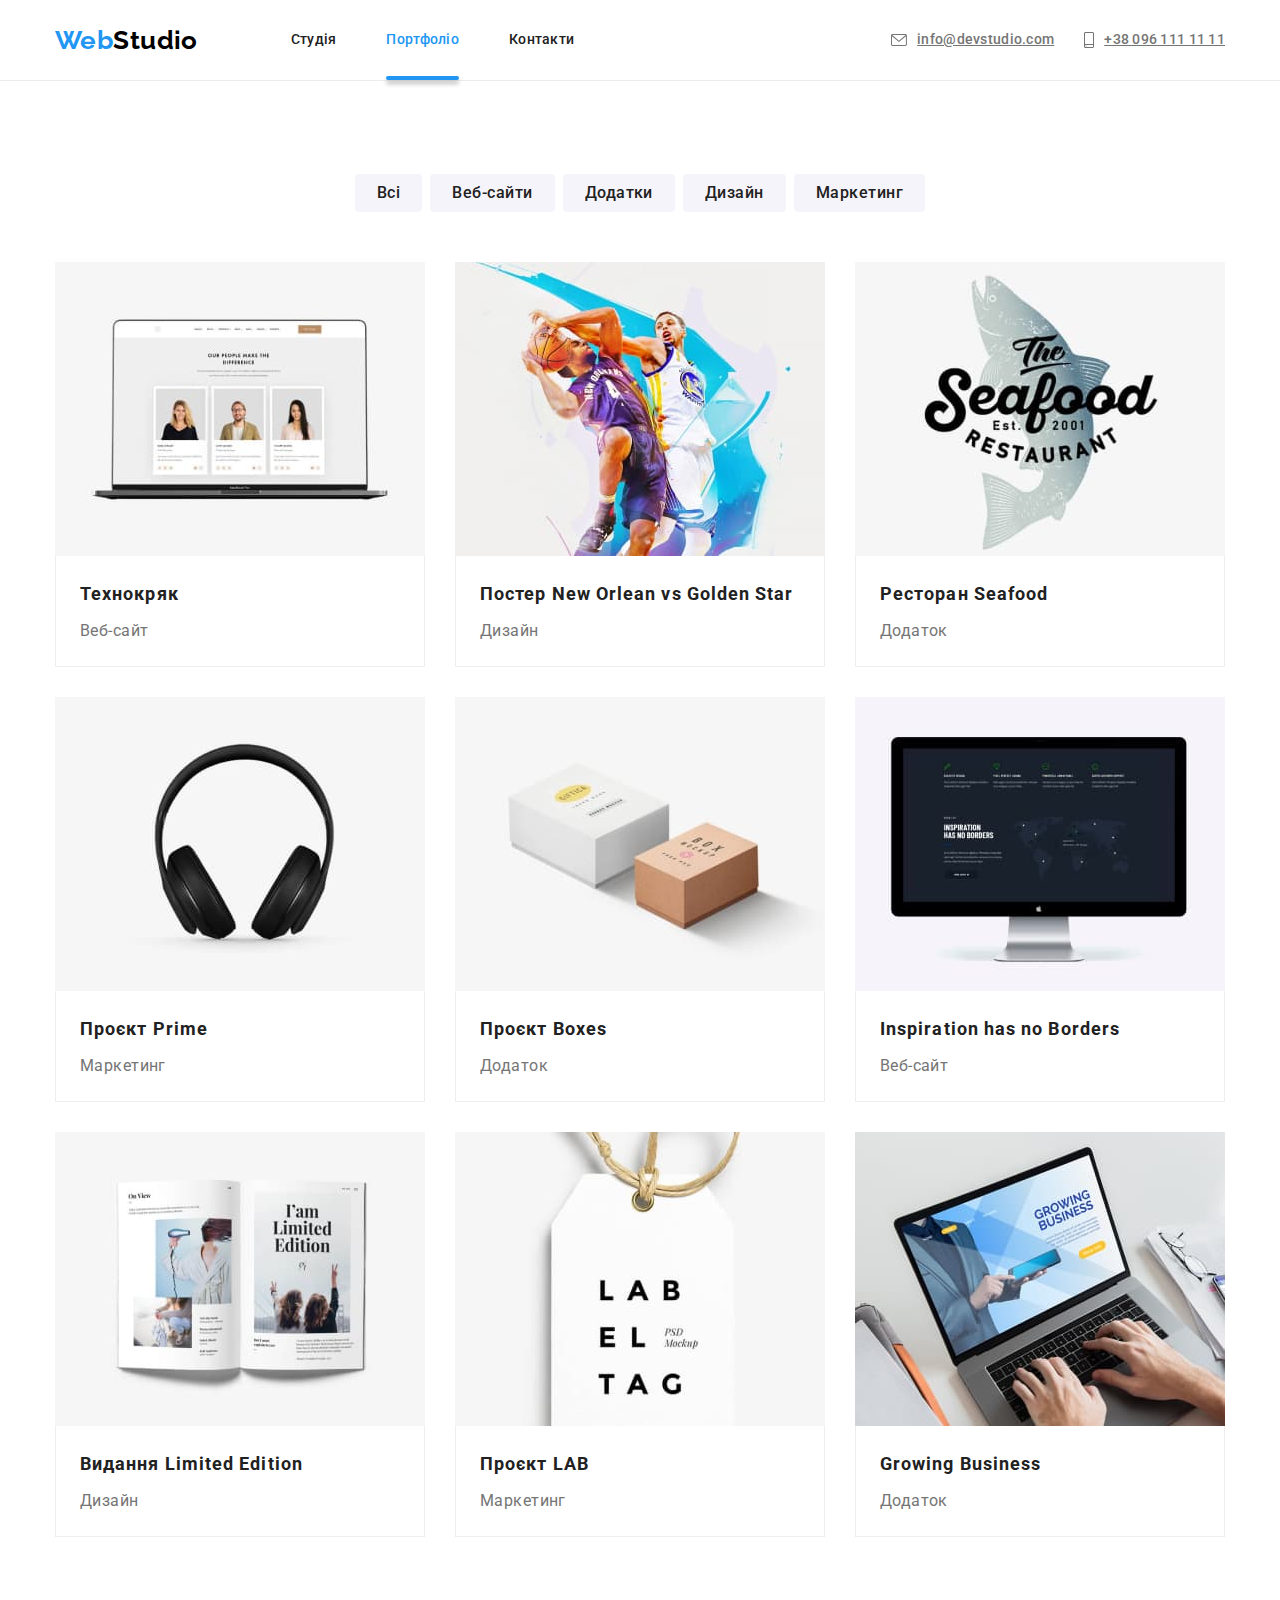
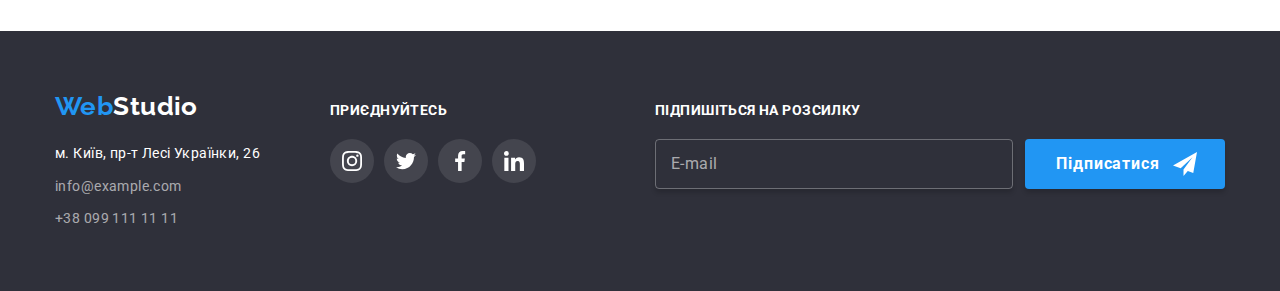
==== commit 2a429176: "corrects classes" ====
--- a/portfolio.html
+++ b/portfolio.html
@@ -16,11 +16,11 @@
 
   <body>
     <!-------------------- header -------------------->
-    <header class="page-header">
+<header class="page-header">
       <div class="page-header__container">
-        <nav class="page-header_nav">
+        <nav class="page-header__nav">
           <a href="./index.html" lang="en" class="logo"
-            >Web<span class="logo--black">Studio</span></a
+            >Web<span class="logo logo--black">Studio</span></a
           >
           <ul class="page-header__list">
             <li class="page-header__item">
@@ -35,7 +35,7 @@
         <ul class="contacts">
           <li class="contacts__item">
             <a href="mailto:info@devstudio.com" class="contacts__link">
-              <svg width="16px" height="12px" class="contacts__icon--envelope">
+              <svg width="16px" height="12px" class="contacts__icon contacts__icon--envelope">
                 <use href="./images/icons.svg#icon-envelope"></use>
               </svg>
               info@devstudio.com</a
@@ -43,7 +43,7 @@
           </li>
           <li class="contacts__item">
             <a href="tel:+380961111111" class="contacts__link">
-              <svg width="10px" height="16px" class="contacts__icon--smartphone">
+              <svg width="10px" height="16px" class="contacts__icon contacts__icon--smartphone">
                 <use href="./images/icons.svg#icon-smartphone"></use>
               </svg>
               +38 096 111 11 11</a
@@ -60,11 +60,11 @@
           <h1 class="work-examples__title">Приклади робіт</h1>
 
           <ul class="work-examples__list">
-            <li class="work-examples__filter"><button type="button" class="button__filter">Всі</button></li>
-            <li class="work-examples__filter"><button type="button" class="button__filter">Веб-сайти</button></li>
-            <li class="work-examples__filter"><button type="button" class="button__filter">Додатки</button></li>
-            <li class="work-examples__filter"><button type="button" class="button__filter">Дизайн</button></li>
-            <li class="work-examples__filter"><button type="button" class="button__filter">Маркетинг</button></li>
+            <li class="work-examples__filter"><button type="button" class="work-examples__button">Всі</button></li>
+            <li class="work-examples__filter"><button type="button" class="work-examples__button">Веб-сайти</button></li>
+            <li class="work-examples__filter"><button type="button" class="work-examples__button">Додатки</button></li>
+            <li class="work-examples__filter"><button type="button" class="work-examples__button">Дизайн</button></li>
+            <li class="work-examples__filter"><button type="button" class="work-examples__button">Маркетинг</button></li>
           </ul>
 
           <ul class="example-card">
@@ -291,7 +291,7 @@
       <div class="page-footer__container">
         <div>
           <a href="./index.html" lang="en" class="logo page-footer__logo"
-            >Web<span class="logo--white">Studio</span></a
+            >Web<span class="logo logo--white">Studio</span></a
           >
           <address class="address">
             <ul class="address__list">
--- a/css/portfolio.min.css
+++ b/css/portfolio.min.css
@@ -1 +1 @@
-.example-card,.work-examples__list,.social__list,.address__list,.social__item,.contacts,.page-header__list{padding:0;margin:0;list-style:none}.work-examples__section,.page-footer__container,.page-header__container{margin-left:auto;margin-right:auto;padding-left:15px;padding-right:15px;width:1200px}.work-examples__title{position:absolute;width:1px;height:1px;margin:-1px;border:0;padding:0;white-space:nowrap;-webkit-clip-path:inset(100%);clip-path:inset(100%);clip:rect(0 0 0 0);overflow:hidden}.work-examples{padding-top:94px;padding-bottom:94px}/*! modern-normalize v1.1.0 | MIT License | https://github.com/sindresorhus/modern-normalize */*,::before,::after{-webkit-box-sizing:border-box;box-sizing:border-box}html{line-height:1.15;-webkit-text-size-adjust:100%;-moz-tab-size:4;-o-tab-size:4;tab-size:4}body{margin:0;font-family:system-ui,-apple-system,"Segoe UI",Roboto,Helvetica,Arial,sans-serif,"Apple Color Emoji","Segoe UI Emoji"}hr{height:0;color:inherit}abbr[title]{-webkit-text-decoration:underline dotted;text-decoration:underline dotted}b,strong{font-weight:bolder}code,kbd,samp,pre{font-family:ui-monospace,SFMono-Regular,Consolas,"Liberation Mono",Menlo,monospace;font-size:1em}small{font-size:80%}sub,sup{font-size:75%;line-height:0;position:relative;vertical-align:baseline}sub{bottom:-0.25em}sup{top:-0.5em}table{text-indent:0;border-color:inherit}button,input,optgroup,select,textarea{font-family:inherit;font-size:100%;line-height:1.15;margin:0}button,select{text-transform:none}button,[type=button],[type=reset],[type=submit]{-webkit-appearance:button}::-moz-focus-inner{border-style:none;padding:0}:-moz-focusring{outline:1px dotted ButtonText}:-moz-ui-invalid{box-shadow:none}legend{padding:0}progress{vertical-align:baseline}::-webkit-inner-spin-button,::-webkit-outer-spin-button{height:auto}[type=search]{-webkit-appearance:textfield;outline-offset:-2px}::-webkit-search-decoration{-webkit-appearance:none}::-webkit-file-upload-button{-webkit-appearance:button;font:inherit}summary{display:list-item}body{font-family:Roboto,sans-serif;font-size:14px;line-height:1.71;letter-spacing:.03em;color:#757575;background-color:#fff;padding-top:80px}h1,h2,h3,h4,h5,h6,p{margin:0}.link{text-decoration:none}img{display:block;max-width:100%;height:auto}.logo{font-family:Raleway,sans-serif;font-weight:700;font-size:26px;line-height:1.19;color:#2196f3;text-decoration:none}.button{border-radius:4px;border:none;font-family:inherit;font-size:16px;cursor:pointer;background-color:#2196f3;font-weight:700;line-height:1.87;letter-spacing:.06em;color:#fff;-webkit-box-shadow:0px 4px 4px rgba(0,0,0,.15);box-shadow:0px 4px 4px rgba(0,0,0,.15);width:200px;height:50px;-webkit-transition:color 250ms cubic-bezier(0.4, 0, 0.2, 1);transition:color 250ms cubic-bezier(0.4, 0, 0.2, 1);-webkit-transition:background-color 250ms cubic-bezier(0.4, 0, 0.2, 1);transition:background-color 250ms cubic-bezier(0.4, 0, 0.2, 1);-webkit-transition:-webkit-box-shadow 250ms cubic-bezier(0.4, 0, 0.2, 1);transition:-webkit-box-shadow 250ms cubic-bezier(0.4, 0, 0.2, 1);transition:box-shadow 250ms cubic-bezier(0.4, 0, 0.2, 1);transition:box-shadow 250ms cubic-bezier(0.4, 0, 0.2, 1), -webkit-box-shadow 250ms cubic-bezier(0.4, 0, 0.2, 1)}.button:hover,.button:focus{background-color:#188ce8;-webkit-box-shadow:0px 4px 4px rgba(0,0,0,.15);box-shadow:0px 4px 4px rgba(0,0,0,.15)}.page-header{border-bottom:1px solid #ececec;position:fixed;top:0;left:0;width:100%;background-color:#fff;z-index:1}.page-header__nav{display:-webkit-box;display:-ms-flexbox;display:flex;-webkit-box-align:center;-ms-flex-align:center;align-items:center}.page-header__list{display:-webkit-box;display:-ms-flexbox;display:flex;margin-left:93px}.page-header__item:not(:last-child){margin-right:50px}.page-header__container{display:-webkit-box;display:-ms-flexbox;display:flex}.page-header__link{text-decoration:none;-webkit-transition:color 250ms cubic-bezier(0.4, 0, 0.2, 1);transition:color 250ms cubic-bezier(0.4, 0, 0.2, 1);display:block;padding-top:32px;padding-bottom:32px;font-weight:500;line-height:1.14;letter-spacing:.02em;color:#212121}.page-header__link:hover,.page-header__link:focus{color:#2196f3}.page-header__link--current{color:#2196f3;position:relative}.page-header__link--current::after{content:"";display:block;position:absolute;left:0;bottom:0;width:100%;height:4px;background-color:#2196f3;-webkit-box-shadow:0px 4px 4px rgba(0,0,0,.25);box-shadow:0px 4px 4px rgba(0,0,0,.25);border-radius:2px}.logo--black{color:#000}.contacts{display:-webkit-box;display:-ms-flexbox;display:flex;margin-left:auto;gap:30px}.contacts__icon--envelope,.contacts__icon--smartphone{margin-right:10px;fill:currentColor}.contacts__link{-webkit-transition:color 250ms cubic-bezier(0.4, 0, 0.2, 1);transition:color 250ms cubic-bezier(0.4, 0, 0.2, 1);font-weight:500;line-height:1.14;letter-spacing:.02em;color:#757575;padding-top:32px;padding-bottom:32px;display:-webkit-box;display:-ms-flexbox;display:flex;-webkit-box-align:center;-ms-flex-align:center;align-items:center}.contacts__link:hover,.contacts__link:focus{color:#2196f3}.social__list{display:-webkit-box;display:-ms-flexbox;display:flex;-webkit-box-pack:center;-ms-flex-pack:center;justify-content:center;-webkit-box-align:center;-ms-flex-align:center;align-items:center;gap:10px}.social__icon{fill:currentColor;width:20px;height:20px}.social__link{-webkit-transition:color 250ms cubic-bezier(0.4, 0, 0.2, 1);transition:color 250ms cubic-bezier(0.4, 0, 0.2, 1);-webkit-transition:background-color 250ms cubic-bezier(0.4, 0, 0.2, 1);transition:background-color 250ms cubic-bezier(0.4, 0, 0.2, 1);color:#afb1b8;text-decoration:none;display:-webkit-box;display:-ms-flexbox;display:flex;-webkit-box-pack:center;-ms-flex-pack:center;justify-content:center;-webkit-box-align:center;-ms-flex-align:center;align-items:center;width:44px;height:44px;border-radius:50%}.social__link:hover,.social__link:focus{color:#fff;background-color:#2196f3}.page-footer{padding-top:60px;padding-bottom:60px;background-color:#2f303a}.page-footer__container{display:-webkit-box;display:-ms-flexbox;display:flex}.page-footer__join-us{min-width:206px;min-height:80px;margin-top:12px;margin-left:70px}.page-footer__subtitle{display:block;font-weight:700;font-size:14px;line-height:1.14;letter-spacing:.03em;text-transform:uppercase;color:#fff;margin-bottom:20px}.page-footer__logo{display:block;margin-bottom:20px}.logo--white{color:#fff}.address__item+.address__item{margin-top:9px}.address__link{text-decoration:none;-webkit-transition:color 250ms cubic-bezier(0.4, 0, 0.2, 1);transition:color 250ms cubic-bezier(0.4, 0, 0.2, 1);font-style:normal;color:rgba(255,255,255,.6)}.address__link--white{color:#fff}.address__link:hover,.address__link:focus{color:#2196f3}.social__link--white{-webkit-transition:background-color 250ms cubic-bezier(0.4, 0, 0.2, 1);transition:background-color 250ms cubic-bezier(0.4, 0, 0.2, 1);color:#fff;background-color:rgba(255,255,255,.1)}.social__link--white:hover,.social__link--white:focus{background-color:#2196f3}.sign-up{width:570px;margin-left:auto;margin-top:12px}.sign-up__form{position:relative;display:-webkit-box;display:-ms-flexbox;display:flex}.sign-up__field{display:inline-block;-webkit-box-flex:1;-ms-flex-positive:1;flex-grow:1}.sign-up__input{width:100%;height:50px;border:1px solid rgba(255,255,255,.3);border-radius:4px;-webkit-box-shadow:0px 4px 4px rgba(0,0,0,.15);box-shadow:0px 4px 4px rgba(0,0,0,.15);background-color:rgba(0,0,0,0);padding-top:15px;padding-right:16px;padding-bottom:15px;padding-left:16px;font-size:16px;line-height:1.25;letter-spacing:.03em;color:rgba(255,255,255,.6)}.sign-up__button{position:relative;padding:10px 62px 10px 28px;margin-left:12px}.sign-up__icon{fill:#fff;margin-left:10px;position:absolute;top:50%;right:28px;-webkit-transform:translateY(-50%);transform:translateY(-50%)}.sign-up__label{position:absolute;top:50%;left:16px;font-size:16px;line-height:1.25;letter-spacing:.03em;color:rgba(255,255,255,.6);-webkit-transform:translateY(-50%);transform:translateY(-50%);-webkit-transition:color 250ms cubic-bezier(0.4, 0, 0.2, 1);transition:color 250ms cubic-bezier(0.4, 0, 0.2, 1)}.sign-up__input:not(:-moz-placeholder-shown)+.sign-up__label{color:rgba(0,0,0,0)}.sign-up__input:not(:-ms-input-placeholder)+.sign-up__label{color:rgba(0,0,0,0)}.sign-up__input:focus+.sign-up__label,.sign-up__input:not(:placeholder-shown)+.sign-up__label{color:rgba(0,0,0,0)}.page-footer__contacts{width:231px}.work-examples__list{margin-bottom:50px;display:-webkit-box;display:-ms-flexbox;display:flex;-webkit-box-pack:center;-ms-flex-pack:center;justify-content:center;gap:8px}.button__filter{-webkit-transition:color 250ms cubic-bezier(0.4, 0, 0.2, 1);transition:color 250ms cubic-bezier(0.4, 0, 0.2, 1);-webkit-transition:background-color 250ms cubic-bezier(0.4, 0, 0.2, 1);transition:background-color 250ms cubic-bezier(0.4, 0, 0.2, 1);-webkit-transition:-webkit-box-shadow 250ms cubic-bezier(0.4, 0, 0.2, 1);transition:-webkit-box-shadow 250ms cubic-bezier(0.4, 0, 0.2, 1);transition:box-shadow 250ms cubic-bezier(0.4, 0, 0.2, 1);transition:box-shadow 250ms cubic-bezier(0.4, 0, 0.2, 1), -webkit-box-shadow 250ms cubic-bezier(0.4, 0, 0.2, 1);border-radius:4px;border:none;cursor:pointer;height:38px;padding:6px 22px;font-family:inherit;font-size:16px;font-weight:500;line-height:1.62;letter-spacing:.03em;color:#212121;background-color:#f5f4fa}.button__filter:hover,.button__filter:focus{color:#fff;background-color:#2196f3;-webkit-box-shadow:0px 3px 1px rgba(0,0,0,.1),0px 1px 2px rgba(0,0,0,.08),0px 2px 2px rgba(0,0,0,.12);box-shadow:0px 3px 1px rgba(0,0,0,.1),0px 1px 2px rgba(0,0,0,.08),0px 2px 2px rgba(0,0,0,.12)}.example-card{display:-webkit-box;display:-ms-flexbox;display:flex;-ms-flex-wrap:wrap;flex-wrap:wrap;margin-left:-30px;margin-top:-30px}.example-card__item{-ms-flex-preferred-size:calc(33.3333333333% - 30px);flex-basis:calc(33.3333333333% - 30px);margin-left:30px;margin-top:30px}.example-card__link{text-decoration:none}.example-card__img{position:relative;overflow:hidden}.example-card__text{position:absolute;top:50%;left:50%;-webkit-transform:translate(-50%, -50%);transform:translate(-50%, -50%);font-weight:400;font-size:18px;line-height:1.55;color:#fff;width:322px}.example-card__content{border:1px solid #eee;border-top:none;padding:20px 24px}.example-card__title{font-weight:700;font-size:18px;line-height:2;letter-spacing:.06em;color:#212121;margin-bottom:4px}.example-card__filter{font-size:16px;line-height:1.87}.example-card__link{text-decoration:none;-webkit-transition:-webkit-box-shadow 250ms cubic-bezier(0.4, 0, 0.2, 1);transition:-webkit-box-shadow 250ms cubic-bezier(0.4, 0, 0.2, 1);transition:box-shadow 250ms cubic-bezier(0.4, 0, 0.2, 1);transition:box-shadow 250ms cubic-bezier(0.4, 0, 0.2, 1), -webkit-box-shadow 250ms cubic-bezier(0.4, 0, 0.2, 1);display:block;color:inherit}.example-card__link:hover,.example-card__link:focus{-webkit-box-shadow:0px 1px 1px rgba(0,0,0,.12),0px 4px 4px rgba(0,0,0,.06),1px 4px 6px rgba(0,0,0,.16);box-shadow:0px 1px 1px rgba(0,0,0,.12),0px 4px 4px rgba(0,0,0,.06),1px 4px 6px rgba(0,0,0,.16)}.example-card__overlay{position:absolute;width:100%;height:100%;background-color:rgba(33,150,243,.9);top:0;left:0;-webkit-transform:translateY(101%);transform:translateY(101%);-webkit-transition:-webkit-transform 250ms cubic-bezier(0.4, 0, 0.2, 1);transition:-webkit-transform 250ms cubic-bezier(0.4, 0, 0.2, 1);transition:transform 250ms cubic-bezier(0.4, 0, 0.2, 1);transition:transform 250ms cubic-bezier(0.4, 0, 0.2, 1), -webkit-transform 250ms cubic-bezier(0.4, 0, 0.2, 1);overflow:auto}.example-card__link:hover .example-card__overlay,.example-card__link:focus .example-card__overlay{-webkit-transform:translateY(0);transform:translateY(0)}/*# sourceMappingURL=portfolio.min.css.map */+.example-card,.work-examples__list,.social__list,.address__list,.social__item,.contacts,.page-header__list{padding:0;margin:0;list-style:none}.work-examples__section,.page-footer__container,.page-header__container{margin-left:auto;margin-right:auto;padding-left:15px;padding-right:15px;width:1200px}.work-examples__title{position:absolute;width:1px;height:1px;margin:-1px;border:0;padding:0;white-space:nowrap;-webkit-clip-path:inset(100%);clip-path:inset(100%);clip:rect(0 0 0 0);overflow:hidden}.work-examples{padding-top:94px;padding-bottom:94px}/*! modern-normalize v1.1.0 | MIT License | https://github.com/sindresorhus/modern-normalize */*,::before,::after{-webkit-box-sizing:border-box;box-sizing:border-box}html{line-height:1.15;-webkit-text-size-adjust:100%;-moz-tab-size:4;-o-tab-size:4;tab-size:4}body{margin:0;font-family:system-ui,-apple-system,"Segoe UI",Roboto,Helvetica,Arial,sans-serif,"Apple Color Emoji","Segoe UI Emoji"}hr{height:0;color:inherit}abbr[title]{-webkit-text-decoration:underline dotted;text-decoration:underline dotted}b,strong{font-weight:bolder}code,kbd,samp,pre{font-family:ui-monospace,SFMono-Regular,Consolas,"Liberation Mono",Menlo,monospace;font-size:1em}small{font-size:80%}sub,sup{font-size:75%;line-height:0;position:relative;vertical-align:baseline}sub{bottom:-0.25em}sup{top:-0.5em}table{text-indent:0;border-color:inherit}button,input,optgroup,select,textarea{font-family:inherit;font-size:100%;line-height:1.15;margin:0}button,select{text-transform:none}button,[type=button],[type=reset],[type=submit]{-webkit-appearance:button}::-moz-focus-inner{border-style:none;padding:0}:-moz-focusring{outline:1px dotted ButtonText}:-moz-ui-invalid{box-shadow:none}legend{padding:0}progress{vertical-align:baseline}::-webkit-inner-spin-button,::-webkit-outer-spin-button{height:auto}[type=search]{-webkit-appearance:textfield;outline-offset:-2px}::-webkit-search-decoration{-webkit-appearance:none}::-webkit-file-upload-button{-webkit-appearance:button;font:inherit}summary{display:list-item}body{font-family:Roboto,sans-serif;font-size:14px;line-height:1.71;letter-spacing:.03em;color:#757575;background-color:#fff;padding-top:80px}h1,h2,h3,h4,h5,h6,p{margin:0}.link{text-decoration:none}img{display:block;max-width:100%;height:auto}.logo{font-family:Raleway,sans-serif;font-weight:700;font-size:26px;line-height:1.19;color:#2196f3;text-decoration:none}.button{border-radius:4px;border:none;font-family:inherit;font-size:16px;cursor:pointer;background-color:#2196f3;font-weight:700;line-height:1.87;letter-spacing:.06em;color:#fff;-webkit-box-shadow:0px 4px 4px rgba(0,0,0,.15);box-shadow:0px 4px 4px rgba(0,0,0,.15);width:200px;height:50px;-webkit-transition:color 250ms cubic-bezier(0.4, 0, 0.2, 1);transition:color 250ms cubic-bezier(0.4, 0, 0.2, 1);-webkit-transition:background-color 250ms cubic-bezier(0.4, 0, 0.2, 1);transition:background-color 250ms cubic-bezier(0.4, 0, 0.2, 1);-webkit-transition:-webkit-box-shadow 250ms cubic-bezier(0.4, 0, 0.2, 1);transition:-webkit-box-shadow 250ms cubic-bezier(0.4, 0, 0.2, 1);transition:box-shadow 250ms cubic-bezier(0.4, 0, 0.2, 1);transition:box-shadow 250ms cubic-bezier(0.4, 0, 0.2, 1), -webkit-box-shadow 250ms cubic-bezier(0.4, 0, 0.2, 1)}.button:hover,.button:focus{background-color:#188ce8;-webkit-box-shadow:0px 4px 4px rgba(0,0,0,.15);box-shadow:0px 4px 4px rgba(0,0,0,.15)}.page-header{border-bottom:1px solid #ececec;position:fixed;top:0;left:0;width:100%;background-color:#fff;z-index:1}.page-header__nav{display:-webkit-box;display:-ms-flexbox;display:flex;-webkit-box-align:center;-ms-flex-align:center;align-items:center}.page-header__list{display:-webkit-box;display:-ms-flexbox;display:flex;margin-left:93px}.page-header__item:not(:last-child){margin-right:50px}.page-header__container{display:-webkit-box;display:-ms-flexbox;display:flex}.page-header__link{text-decoration:none;-webkit-transition:color 250ms cubic-bezier(0.4, 0, 0.2, 1);transition:color 250ms cubic-bezier(0.4, 0, 0.2, 1);display:block;padding-top:32px;padding-bottom:32px;font-weight:500;line-height:1.14;letter-spacing:.02em;color:#212121}.page-header__link:hover,.page-header__link:focus{color:#2196f3}.page-header__link--current{color:#2196f3;position:relative}.page-header__link--current::after{content:"";display:block;position:absolute;left:0;bottom:0;width:100%;height:4px;background-color:#2196f3;-webkit-box-shadow:0px 4px 4px rgba(0,0,0,.25);box-shadow:0px 4px 4px rgba(0,0,0,.25);border-radius:2px}.logo--black{color:#000}.contacts{display:-webkit-box;display:-ms-flexbox;display:flex;margin-left:auto;gap:30px}.contacts__icon--envelope,.contacts__icon--smartphone{margin-right:10px;fill:currentColor}.contacts__link{-webkit-transition:color 250ms cubic-bezier(0.4, 0, 0.2, 1);transition:color 250ms cubic-bezier(0.4, 0, 0.2, 1);font-weight:500;line-height:1.14;letter-spacing:.02em;color:#757575;padding-top:32px;padding-bottom:32px;display:-webkit-box;display:-ms-flexbox;display:flex;-webkit-box-align:center;-ms-flex-align:center;align-items:center}.contacts__link:hover,.contacts__link:focus{color:#2196f3}.social__list{display:-webkit-box;display:-ms-flexbox;display:flex;-webkit-box-pack:center;-ms-flex-pack:center;justify-content:center;-webkit-box-align:center;-ms-flex-align:center;align-items:center;gap:10px}.social__icon{fill:currentColor;width:20px;height:20px}.social__link{-webkit-transition:color 250ms cubic-bezier(0.4, 0, 0.2, 1);transition:color 250ms cubic-bezier(0.4, 0, 0.2, 1);-webkit-transition:background-color 250ms cubic-bezier(0.4, 0, 0.2, 1);transition:background-color 250ms cubic-bezier(0.4, 0, 0.2, 1);color:#afb1b8;text-decoration:none;display:-webkit-box;display:-ms-flexbox;display:flex;-webkit-box-pack:center;-ms-flex-pack:center;justify-content:center;-webkit-box-align:center;-ms-flex-align:center;align-items:center;width:44px;height:44px;border-radius:50%}.social__link:hover,.social__link:focus{color:#fff;background-color:#2196f3}.page-footer{padding-top:60px;padding-bottom:60px;background-color:#2f303a}.page-footer__container{display:-webkit-box;display:-ms-flexbox;display:flex}.page-footer__join-us{min-width:206px;min-height:80px;margin-top:12px;margin-left:70px}.page-footer__subtitle{display:block;font-weight:700;font-size:14px;line-height:1.14;letter-spacing:.03em;text-transform:uppercase;color:#fff;margin-bottom:20px}.page-footer__logo{display:block;margin-bottom:20px}.logo--white{color:#fff}.address__item+.address__item{margin-top:9px}.address__link{text-decoration:none;-webkit-transition:color 250ms cubic-bezier(0.4, 0, 0.2, 1);transition:color 250ms cubic-bezier(0.4, 0, 0.2, 1);font-style:normal;color:rgba(255,255,255,.6)}.address__link--white{color:#fff}.address__link:hover,.address__link:focus{color:#2196f3}.social__link--white{-webkit-transition:background-color 250ms cubic-bezier(0.4, 0, 0.2, 1);transition:background-color 250ms cubic-bezier(0.4, 0, 0.2, 1);color:#fff;background-color:rgba(255,255,255,.1)}.social__link--white:hover,.social__link--white:focus{background-color:#2196f3}.sign-up{width:570px;margin-left:auto;margin-top:12px}.sign-up__form{position:relative;display:-webkit-box;display:-ms-flexbox;display:flex}.sign-up__field{display:inline-block;-webkit-box-flex:1;-ms-flex-positive:1;flex-grow:1}.sign-up__input{width:100%;height:50px;border:1px solid rgba(255,255,255,.3);border-radius:4px;-webkit-box-shadow:0px 4px 4px rgba(0,0,0,.15);box-shadow:0px 4px 4px rgba(0,0,0,.15);background-color:rgba(0,0,0,0);padding-top:15px;padding-right:16px;padding-bottom:15px;padding-left:16px;font-size:16px;line-height:1.25;letter-spacing:.03em;color:rgba(255,255,255,.6)}.sign-up__button{position:relative;padding:10px 62px 10px 28px;margin-left:12px}.sign-up__icon{fill:#fff;margin-left:10px;position:absolute;top:50%;right:28px;-webkit-transform:translateY(-50%);transform:translateY(-50%)}.sign-up__label{position:absolute;top:50%;left:16px;font-size:16px;line-height:1.25;letter-spacing:.03em;color:rgba(255,255,255,.6);-webkit-transform:translateY(-50%);transform:translateY(-50%);-webkit-transition:color 250ms cubic-bezier(0.4, 0, 0.2, 1);transition:color 250ms cubic-bezier(0.4, 0, 0.2, 1)}.sign-up__input:not(:-moz-placeholder-shown)+.sign-up__label{color:rgba(0,0,0,0)}.sign-up__input:not(:-ms-input-placeholder)+.sign-up__label{color:rgba(0,0,0,0)}.sign-up__input:focus+.sign-up__label,.sign-up__input:not(:placeholder-shown)+.sign-up__label{color:rgba(0,0,0,0)}.page-footer__contacts{width:231px}.work-examples__list{margin-bottom:50px;display:-webkit-box;display:-ms-flexbox;display:flex;-webkit-box-pack:center;-ms-flex-pack:center;justify-content:center;gap:8px}.work-examples__button{-webkit-transition:color 250ms cubic-bezier(0.4, 0, 0.2, 1);transition:color 250ms cubic-bezier(0.4, 0, 0.2, 1);-webkit-transition:background-color 250ms cubic-bezier(0.4, 0, 0.2, 1);transition:background-color 250ms cubic-bezier(0.4, 0, 0.2, 1);-webkit-transition:-webkit-box-shadow 250ms cubic-bezier(0.4, 0, 0.2, 1);transition:-webkit-box-shadow 250ms cubic-bezier(0.4, 0, 0.2, 1);transition:box-shadow 250ms cubic-bezier(0.4, 0, 0.2, 1);transition:box-shadow 250ms cubic-bezier(0.4, 0, 0.2, 1), -webkit-box-shadow 250ms cubic-bezier(0.4, 0, 0.2, 1);border-radius:4px;border:none;cursor:pointer;height:38px;padding:6px 22px;font-family:inherit;font-size:16px;font-weight:500;line-height:1.62;letter-spacing:.03em;color:#212121;background-color:#f5f4fa}.work-examples__button:hover,.work-examples__button:focus{color:#fff;background-color:#2196f3;-webkit-box-shadow:0px 3px 1px rgba(0,0,0,.1),0px 1px 2px rgba(0,0,0,.08),0px 2px 2px rgba(0,0,0,.12);box-shadow:0px 3px 1px rgba(0,0,0,.1),0px 1px 2px rgba(0,0,0,.08),0px 2px 2px rgba(0,0,0,.12)}.example-card{display:-webkit-box;display:-ms-flexbox;display:flex;-ms-flex-wrap:wrap;flex-wrap:wrap;margin-left:-30px;margin-top:-30px}.example-card__item{-ms-flex-preferred-size:calc(33.3333333333% - 30px);flex-basis:calc(33.3333333333% - 30px);margin-left:30px;margin-top:30px}.example-card__link{text-decoration:none}.example-card__img{position:relative;overflow:hidden}.example-card__text{position:absolute;top:50%;left:50%;-webkit-transform:translate(-50%, -50%);transform:translate(-50%, -50%);font-weight:400;font-size:18px;line-height:1.55;color:#fff;width:322px}.example-card__content{border:1px solid #eee;border-top:none;padding:20px 24px}.example-card__title{font-weight:700;font-size:18px;line-height:2;letter-spacing:.06em;color:#212121;margin-bottom:4px}.example-card__filter{font-size:16px;line-height:1.87}.example-card__link{text-decoration:none;-webkit-transition:-webkit-box-shadow 250ms cubic-bezier(0.4, 0, 0.2, 1);transition:-webkit-box-shadow 250ms cubic-bezier(0.4, 0, 0.2, 1);transition:box-shadow 250ms cubic-bezier(0.4, 0, 0.2, 1);transition:box-shadow 250ms cubic-bezier(0.4, 0, 0.2, 1), -webkit-box-shadow 250ms cubic-bezier(0.4, 0, 0.2, 1);display:block;color:inherit}.example-card__link:hover,.example-card__link:focus{-webkit-box-shadow:0px 1px 1px rgba(0,0,0,.12),0px 4px 4px rgba(0,0,0,.06),1px 4px 6px rgba(0,0,0,.16);box-shadow:0px 1px 1px rgba(0,0,0,.12),0px 4px 4px rgba(0,0,0,.06),1px 4px 6px rgba(0,0,0,.16)}.example-card__overlay{position:absolute;width:100%;height:100%;background-color:rgba(33,150,243,.9);top:0;left:0;-webkit-transform:translateY(101%);transform:translateY(101%);-webkit-transition:-webkit-transform 250ms cubic-bezier(0.4, 0, 0.2, 1);transition:-webkit-transform 250ms cubic-bezier(0.4, 0, 0.2, 1);transition:transform 250ms cubic-bezier(0.4, 0, 0.2, 1);transition:transform 250ms cubic-bezier(0.4, 0, 0.2, 1), -webkit-transform 250ms cubic-bezier(0.4, 0, 0.2, 1);overflow:auto}.example-card__link:hover .example-card__overlay,.example-card__link:focus .example-card__overlay{-webkit-transform:translateY(0);transform:translateY(0)}/*# sourceMappingURL=portfolio.min.css.map */